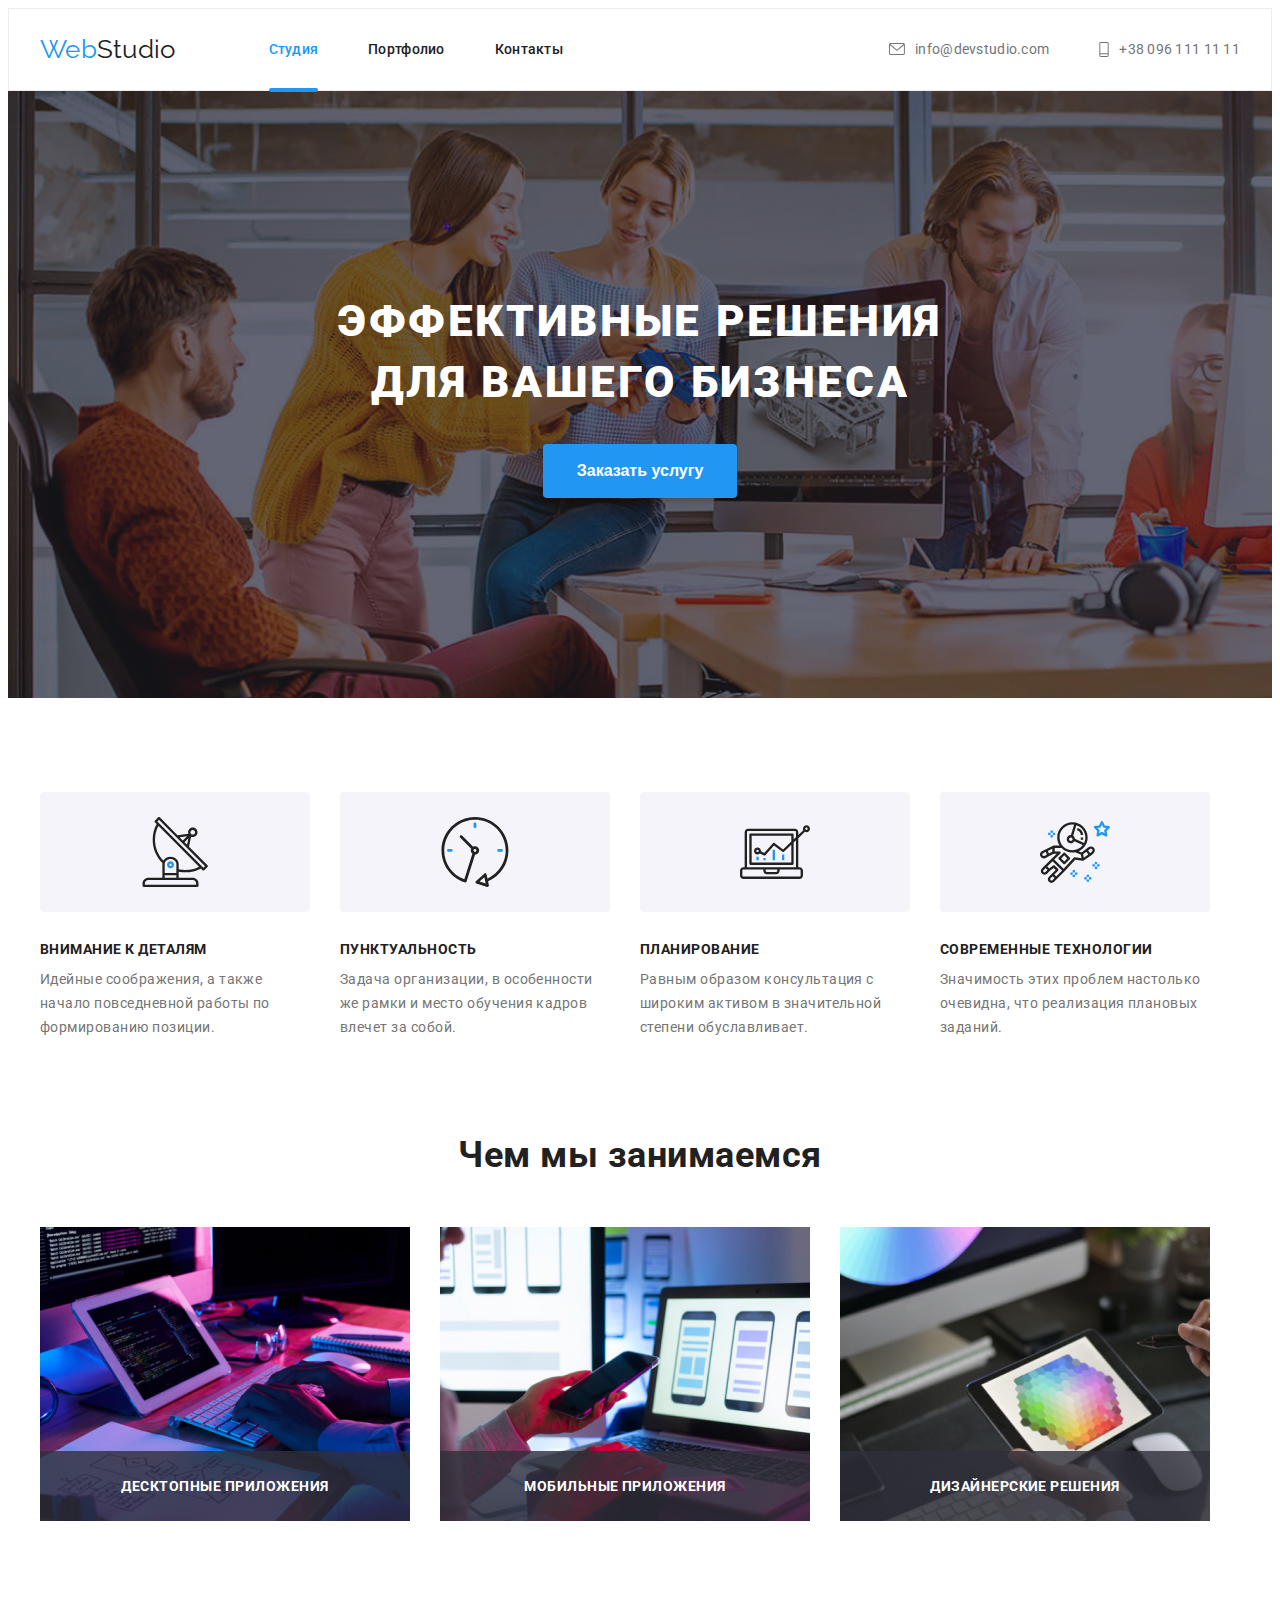
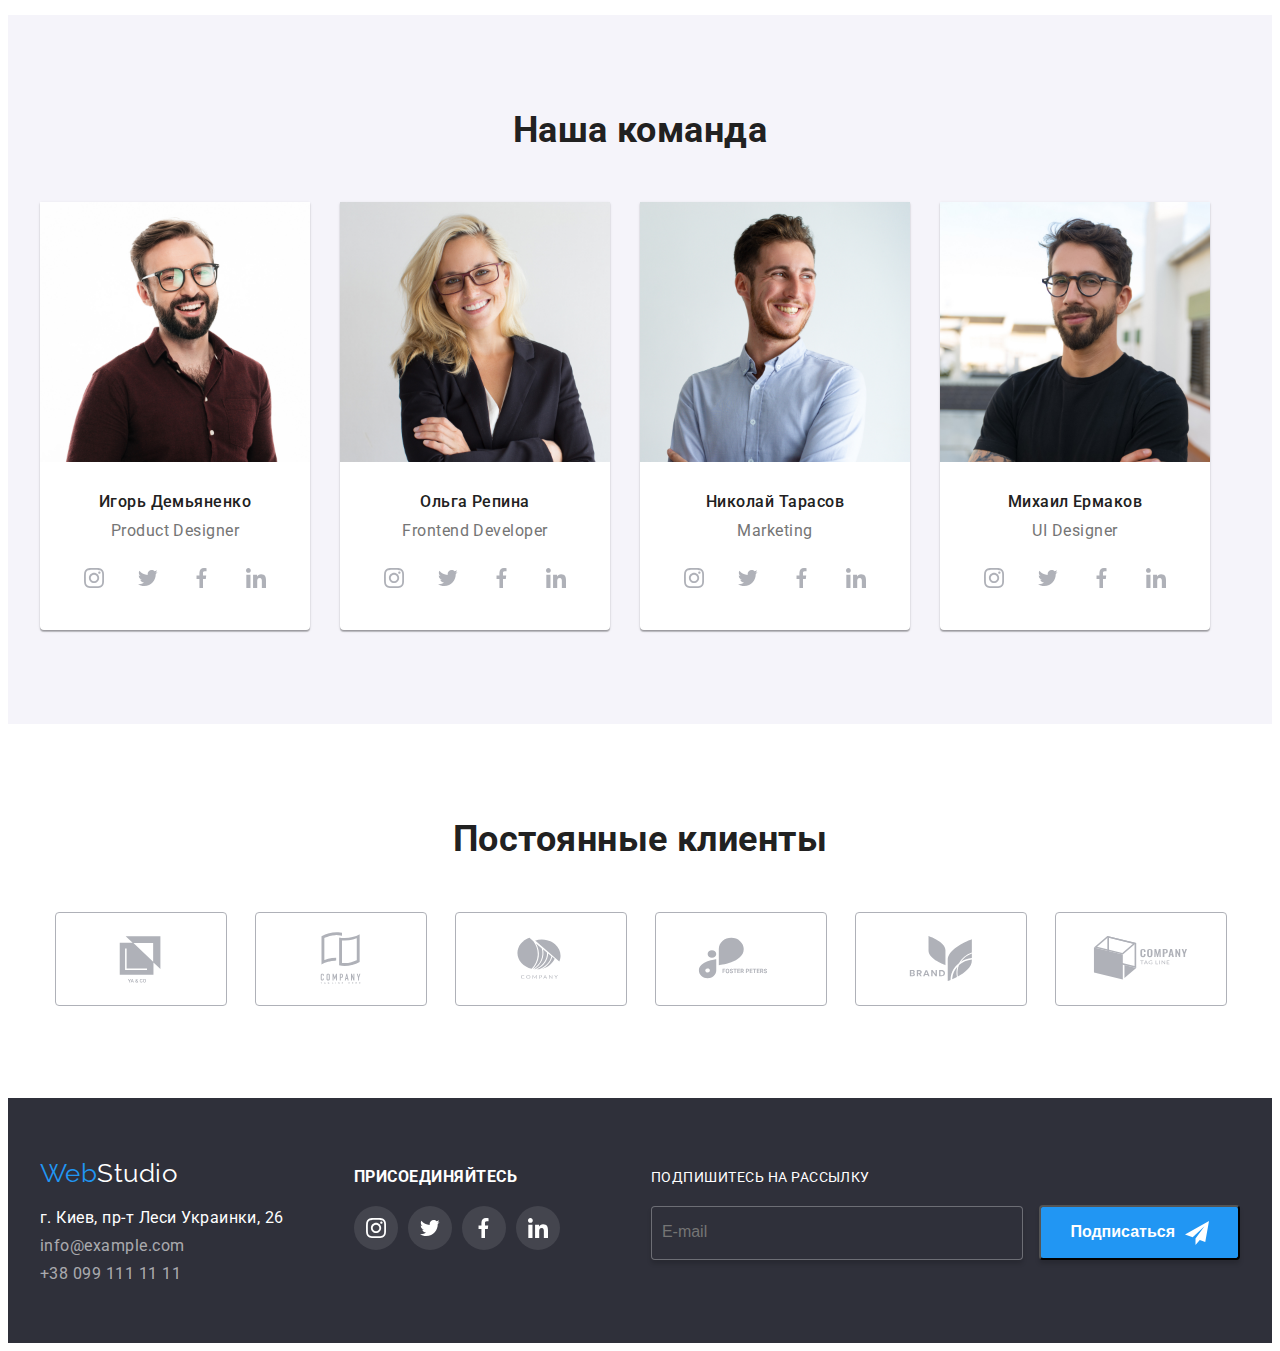
==== index.html @ 9ee72d79 "strat" ====
<!DOCTYPE html>
<html lang="ru">

<head>
    <meta charset="UTF-8">
    <meta http-equiv="X-UA-Compatible" content="IE=edge">
    <meta name="viewport" content="width=, initial-scale=1.0">
    <title>HomeWork5</title>
    <link rel="stylesheet" href="https://cdnjs.cloudflare.com/ajax/libs/modern-normalize/1.1.0/modern-normalize.min.css"
        integrity="sha512-wpPYUAdjBVSE4KJnH1VR1HeZfpl1ub8YT/NKx4PuQ5NmX2tKuGu6U/JRp5y+Y8XG2tV+wKQpNHVUX03MfMFn9Q=="
        crossorigin="anonymous" referrerpolicy="no-referrer" />
    <link href="https://fonts.googleapis.com/css2?family=Raleway:wght@700&family=Roboto:wght@400;500;700;900&display=swap"
        rel="stylesheet">
    <link rel="stylesheet" href="./css/style.css">
</head>
<body>

    <header class="header">
        <div class="container container-header">
            <nav class="nav">
                <a href="./index.html" lang="en" class="header-logo link">
                    <span class="webstudio-web">Web</span>Studio
                </a>
                <ul class="header-nav list">
                    <li><a href="./index.html" class="header-link link current">Студия</a></li>
                    <li><a href="./portofolio.html" class="header-link link">Портфолио</a></li>
                    <li><a href="./contacts.html" class="header-link link">Контакты</a></li>
                </ul>
            </nav>
            
            <ul class="header-contact list">
                <li class="header-contact-list"> 
                    <a href="mailto:info@devstudio.com" target="_blank" class="header-mail link">
                        <svg class="header-contact-icon" width="16" height="12">
                            <use href="./images/icons/sprite.svg#icon-mail"></use>
                        </svg>
                    info@devstudio.com
                    </a>
                </li>
                <li class="header-contact-list">
                    <a href="tel:+380961111111" class="header-tel link">
                        <svg class="header-contact-icon" width="10" height="15">
                            <use href="./images/icons/sprite.svg#icon-tel"></use>
                        </svg>
                     +38 096 111 11 11
                    </a>
                </li>
            </ul>
        </div>
    </header>

    <main>
      <section class="hero">
            <div class="container container-hero">
                <h1 class="hero-main-title">Эффективные решения для вашего бизнеса</h1>
                <button type="button" class="button primary" data-modal-open>Заказать услугу</button>
            </div>
        </section>

        <section class="section description">

            <div class="container container-description">

                <h2  class="section-title visually-hidden">Описание</h2>
                <ul class="section-list list">
                    <li>
                        <div class="section-description-box">
                            <svg class="section-description-icon" width="70" height="70">
                                <use href="./images/icons/sprite.svg#icon-anten"></use>
                            </svg>
                        </div>

                        <h3 class="section-title description">Внимание к деталям</h3>
                        <p>
                            Идейные соображения, а также начало повседневной работы по формированию позиции.
                        </p>
                    </li>
                    <li>
                        <div class="section-description-box">
                            <svg class="section-description-icon" width="70" height="70">
                                <use href="./images/icons/sprite.svg#icon-clock"></use>
                            </svg>
                        </div>

                        <h3 class="section-title description">Пунктуальность</h3>
                        <p>
                            Задача организации, в особенности же рамки и место обучения кадров влечет за собой.
                        </p>
                    </li>
                    <li>
                        <div class="section-description-box">
                            <svg class="section-description-icon" width="70" height="70">
                                <use href="./images/icons/sprite.svg#icon-diagram"></use>
                            </svg>
                        </div>
                        <h3 class="section-title description">Планирование</h3>
                        <p>
                            Равным образом консультация с широким активом в значительной степени обуславливает.
                        </p>
                    </li>
                    <li>
                        <div class="section-description-box">
                            <svg class="section-description-icon" width="70" height="70">
                                <use href="./images/icons/sprite.svg#icon-astronaut"></use>
                            </svg>
                        </div>
                        <h3 class="section-title description">Современные технологии</h3>
                        <p>
                            Значимость этих проблем настолько очевидна, что реализация плановых заданий.
                        </p>
                    </li>
                </ul>

            </div>

        </section>

        <section class="section occupation">

            <div class="container container-occupation">

                <h2 class="section-title">Чем мы занимаемся</h2>
                <ul class="occupation-images list">
                    <li class="occupation-image-item">
                        <img src="./images/img(4).jpg" alt="Работа в процессе" width="370" height="294">
                        <div class="occupation-image-box">
                            <p class="occupation-image-title">
                                Десктопные приложения
                            </p>
                        </div>
                    </li>
                    <li class="occupation-image-item">
                        <img src="./images/img(5).jpg" alt="Работа в процессе" width="370" height="294">
                        <div class="occupation-image-box">
                            <p class="occupation-image-title">
                                Мобильные приложения
                            </p>
                        </div>
                    </li>
                    <li class="occupation-image-item">
                        <img src="./images/img(6).jpg" alt="Работа в процессе" width="370" height="294">
                        <div class="occupation-image-box">
                            <p class="occupation-image-title">
                                Дизайнерские решения
                            </p>
                        </div>
                    </li>
                </ul>
            
            </div>
            
        </section>

        <section class="section team">

            <div class="container container-team">

                <h2 class="section-title">Наша команда</h2>

                <ul class="section-members list">
                    <li class="section-members-list">
                        <img src="./images/img.jpg" alt="Игорь Демьяненко" width="270"
                            height="260">
                        <div class="team-content">
                            <h3 class="section-members-title">Игорь Демьяненко</h3>
                            <p>Product Designer</p>
                            
                            <ul class="social-list list">
                                <li class="social-list-items">
                                    <a href="" class="social-list-link link" 
                                        aria-label="instagram icon">
                                        <svg class="social-list-icon" width="20" height="20">
                                            <use href="./images/icons/sprite.svg#icon-instagram"></use>
                                        </svg>
                                    </a>
                                </li>
                                <li class="social-list-items">
                                    <a href="" class="social-list-link link" 
                                        aria-label="twitter icon">
                                        <svg class="social-list-icon" width="20" height="20">
                                            <use href="./images/icons/sprite.svg#icon-twitter"></use>
                                        </svg>
                                    </a>
                                </li>
                                <li class="social-list-items">
                                    <a href="" class="social-list-link link" 
                                        aria-label="facebook icon">
                                        <svg class="social-list-icon" width="20" height="20">
                                            <use href="./images/icons/sprite.svg#icon-facebook"></use>
                                        </svg>
                                    </a>
                                </li>
                                <li class="social-list-items">
                                    <a href="" class="social-list-link link" 
                                        aria-label="linkedin icon">
                                        <svg class="social-list-icon" width="20" height="20">
                                            <use href="./images/icons/sprite.svg#icon-linkedin"></use>
                                        </svg>
                                    </a>
                                </li>
                            </ul>
                        </div>
                    </li>
                    <li class="section-members-list">
                        <img src="./images/img(1).jpg" alt="Ольга Репина" width="270" height="260">
                        <div class="team-content">
                            <h3 class="section-members-title">Ольга Репина</h3>
                            <p>Frontend Developer</p>

                            <ul class="social-list list">
                                <li class="social-list-items">
                                    <a href="" class="social-list-link link"
                                        aria-label="instgram icon">
                                        <svg class="social-list-icon" width="20" height="20">
                                            <use href="./images/icons/sprite.svg#icon-instagram"></use>
                                        </svg>
                                    </a>
                                </li>
                                <li class="social-list-items">
                                    <a href="" class="social-list-link link"
                                        aria-label="twittwr icon">
                                        <svg class="social-list-icon" width="20" height="20">
                                            <use href="./images/icons/sprite.svg#icon-twitter"></use>
                                        </svg>
                                    </a>
                                </li>
                                <li class="social-list-items">
                                    <a href="" class="social-list-link link"
                                        aria-label="facebook icon">
                                        <svg class="social-list-icon" width="20" height="20">
                                            <use href="./images/icons/sprite.svg#icon-facebook"></use>
                                        </svg>
                                    </a>
                                </li>
                                <li class="social-list-items">
                                    <a href="" class="social-list-link link"
                                        aria-label="linkedin icon">
                                        <svg class="social-list-icon" width="20" height="20">
                                            <use href="./images/icons/sprite.svg#icon-linkedin"></use>
                                        </svg>
                                    </a>
                                </li>
                            </ul>
                        </div>
                    </li>
                    <li class="section-members-list">
                        <img src="./images/img(2).jpg" alt="Николай Тарасов" width="270" height="260">
                        <div class="team-content">
                            <h3 class="section-members-title">Николай Тарасов</h3>
                            <p>Marketing</p>

                            <ul class="social-list list">
                                <li class="social-list-items">
                                    <a href="" class="social-list-link link"
                                        aria-label="instgram icon">
                                        <svg class="social-list-icon" width="20" height="20">
                                            <use href="./images/icons/sprite.svg#icon-instagram"></use>
                                        </svg>
                                    </a>
                                </li>
                                <li class="social-list-items">
                                    <a href="" class="social-list-link link"
                                        aria-label="twittwr icon">
                                        <svg class="social-list-icon" width="20" height="20">
                                            <use href="./images/icons/sprite.svg#icon-twitter"></use>
                                        </svg>
                                    </a>
                                </li>
                                <li class="social-list-items">
                                    <a href="" class="social-list-link link"
                                        aria-label="facebook icon">
                                        <svg class="social-list-icon" width="20" height="20">
                                            <use href="./images/icons/sprite.svg#icon-facebook"></use>
                                        </svg>
                                    </a>
                                </li>
                                <li class="social-list-items">
                                    <a href="" class="social-list-link link"
                                        aria-label="linkedin icon">
                                        <svg class="social-list-icon" width="20" height="20">
                                            <use href="./images/icons/sprite.svg#icon-linkedin"></use>
                                        </svg>
                                    </a>
                                </li>
                            </ul>
                        </div>
                    </li>
                    <li class="section-members-list"> 
                        <img src="./images/img(3).jpg" alt="Михаил Ермаков" width="270" height="260">
                        <div class="team-content">
                            <h3 class="section-members-title">Михаил Ермаков</h3>
                            <p>UI Designer</p>
                            
                            <ul class="social-list list">
                                <li class="social-list-items">
                                    <a href="" class="social-list-link link"
                                        aria-label="instgram icon">
                                        <svg class="social-list-icon" width="20" height="20">
                                            <use href="./images/icons/sprite.svg#icon-instagram"></use>
                                        </svg>
                                    </a>
                                </li>
                                <li class="social-list-items">
                                    <a href="" class="social-list-link link"
                                        aria-label="twittwr icon">
                                        <svg class="social-list-icon" width="20" height="20">
                                            <use href="./images/icons/sprite.svg#icon-twitter"></use>
                                        </svg>
                                    </a>
                                </li>
                                <li class="social-list-items">
                                    <a href="" class="social-list-link link"
                                        aria-label="facebook icon">
                                        <svg class="social-list-icon" width="20" height="20">
                                            <use href="./images/icons/sprite.svg#icon-facebook"></use>
                                        </svg>
                                    </a>
                                </li>
                                <li class="social-list-items">
                                    <a href="" class="social-list-link link"
                                        aria-label="linkedin icon">
                                        <svg class="social-list-icon" width="20" height="20">
                                            <use href="./images/icons/sprite.svg#icon-linkedin"></use>
                                        </svg>
                                    </a>
                                </li>
                            </ul>
                        </div>
                    </li>
                </ul>

            </div>

        </section>

        <section class="section regular-costumers">

            <div class="container conteienr-regular-costuemer">

                <h2 class="regular-costumers-title">Постоянные клиенты</h2>

                <ul class="regular-costumer-list list">
                    <li class="regular-costumer-list-item">
                        <a href="" class="regular-costumer-list-link link">
                            <svg class="regular-costumer-list-icon" width="106" height="60">
                                <use href="./images/icons/sprite.svg#icon-logo1"></use>
                            </svg>
                        </a>
                    </li>
                    <li class="regular-costumer-list-item">
                        <a href="" class="regular-costumer-list-link link">
                            <svg class="regular-costumer-list-icon" width="106" height="60">
                                <use href="./images/icons/sprite.svg#icon-logo2"></use>
                            </svg>
                        </a>
                    </li>
                    <li class="regular-costumer-list-item">
                        <a href="" class="regular-costumer-list-link link">
                            <svg class="regular-costumer-list-icon" width="106" height="60">
                                <use href="./images/icons/sprite.svg#icon-logo3"></use>
                            </svg>
                        </a>
                    </li>
                    <li class="regular-costumer-list-item">
                        <a href="" class="regular-costumer-list-link link">
                            <svg class="regular-costumer-list-icon" width="106" height="60">
                                <use href="./images/icons/sprite.svg#icon-logo4"></use>
                            </svg>
                        </a>
                    </li>
                    <li class="regular-costumer-list-item">
                        <a href="" class="regular-costumer-list-link link">
                            <svg class="regular-costumer-list-icon" width="106" height="60">
                                <use href="./images/icons/sprite.svg#icon-logo5"></use>
                            </svg>
                        </a>
                    </li>
                    <li class="regular-costumer-list-item">
                        <a href="" class="regular-costumer-list-link link">
                            <svg class="regular-costumer-list-icon" width="106" height="60">
                                <use href="./images/icons/sprite.svg#icon-logo6"></use>
                            </svg>
                        </a>
                    </li>
                </ul>
            </div>

        </section>

    </main>

    <footer class="footer">

        <div class="container container-footer">

            <div class="container-footer-contact">

                <a href="./index.html" lang="en" class="footer-logo link">
                    <span class="webstudio-web">Web</span>Studio
                </a>

                <address>
                    <ul class="address list">
                        <li>
                            <a href="https://goo.gl/maps/LXxyCiQPrvKgXTaXA" target="_blank" rel="noopener noreferrer" class="address-map  link">г. Киев, пр-т Леси Украинки, 26</a>
                        </li>
                        <li>
                            <a href="mailto:info@example.com" class="address-mail link">info@example.com</a>
                        </li>
                        <li>
                            <a href="te:+380991111111" class="address-tel link">+38 099 111 11 11</a>
                        </li>
                    </ul>
                </address>

            </div>
            
            <div class="container-footer-social">

                <h2 class="container-footer-social-invite">присоединяйтесь</h2>

                <ul class="footer-social-list list">
                    <li class="footer-social-list-item">
                        <a href="" class="footer-social-list-link link"
                            aria-label="instgram icon">
                            <svg class="footer-social-list-icon" width="20" height="20">
                                <use href="./images/icons/sprite.svg#icon-instagram"></use>
                            </svg>
                        </a>
                    </li>
                    <li class="footer-social-list-item">
                        <a href="" class="footer-social-list-link link"
                            aria-label="twittwr icon">
                            <svg class="footer-social-list-icon" width="20" height="20">
                                <use href="./images/icons/sprite.svg#icon-twitter"></use>
                            </svg>
                        </a>
                    </li>
                    <li class="footer-social-list-item">
                        <a href="" class="footer-social-list-link link"
                            aria-label="facebook icon">
                            <svg class="footer-social-list-icon" width="20" height="20">
                                <use href="./images/icons/sprite.svg#icon-facebook"></use>
                            </svg>
                        </a>
                    </li>
                    <li class="footer-social-list-item">
                        <a href="" class="footer-social-list-link link"
                            aria-label="linkedin icon">
                            <svg class="footer-social-list-icon" width="20" height="20">
                                <use href="./images/icons/sprite.svg#icon-linkedin"></use>
                            </svg>
                        </a>
                    </li>
                </ul>

            </div>

            <form class="footer-form">
                <p class="footer-form-title">Подпишитесь на рассылку</p>
                <input type="email" name="user-email" class="footer-farm-email" placeholder="E-mail">
                <button type="button" class="footer-form-button">
                        Подписаться
                        <svg class="footer-farm-icon" width="24" height="24">
                            <use href="./images/icons/sprite.svg#icon-send"></use>
                        </svg>
                </button>
            </form>

        </div>

    </footer>

    <div class="backdrop is-hidden" data-modal>
        <div class="modal">
            <button type="button" class="close-btn" data-modal-close>
                <svg class="close-btn-icon" width="11" height="11">
                    <use href="./images/icons/sprite.svg#icon-close"></use>
                </svg>
            </button>

            <form class="modal-form">
                <p class="modal-form-head">Оставьте свои данные, мы вам перезвоним</p>
                <label class="modal-form-field">
                    Имя
                    <span class="modal-form-input-wrapper">
                        <input class="modal-form-input" type="text" name="user-name" pattern="[a-zA-Za-яёA-Яё]+"
                        minlength="2"
                        title="Введите имя" required placeholder="">
                        <svg class="modal-form-icon" width="18" height="18">
                            <use href="./images/icons/sprite.svg#icon-form-person"></use>
                        </svg>
                    </span>
                </label>
                <label class="modal-form-field">
                    Телефон
                    <span class="modal-form-input-wrapper">
                        <input class="modal-form-input" type="tel" name="user-number"
                            pattern="[0-9]{3}-[0-9]{3}-[0-9]{2}-[0-9]{2}" title="777-777-77-77" required placeholder="">
                        <svg class="modal-form-icon" width="18" height="18">
                            <use href="./images/icons/sprite.svg#icon-form-phone"></use>
                        </svg>
                    </span>
                </label>
                <label class="modal-form-field">
                    Почта
                    <span class="modal-form-input-wrapper">
                        <input class="modal-form-input" type="email" name="user-email" title="Введите емаил аддресс" required placeholder="">
                        <svg class="modal-form-icon" width="18" height="18">
                            <use href="./images/icons/sprite.svg#icon-form-email"></use>
                        </svg>
                    </span>
                </label>
                <label class="modal-form-field">
                    Комментарий
                    <textarea class="modal-form-message" name="user-message" placeholder="Введите текст..."></textarea>
                </label>
                <input type="checkbox" class="modal-form-checkbox visually-hidden" id="accept-policy">
                <label for="accept-policy" class="modal-form-checkbox-label">
                    Соглашаюсь с рассылкой и принимаю 
                    &nbsp; <a href=""  class="modal-form-checkbox-link">Условия договора</a>
            
                </label>

                <button type="button" class="modal-form-btn"> Отправить</button>
            
            </form>
        </div>
    </div>
<script src="./js/modal.js"></script>
</body>

</html>
---- css/style.css ----
/* main text color - #757575 */
/* second text color - #212121  */
/* background color button hover - #2196F3 */
/* background color button active - #F5F4FA */
/* * {
  outline: 2px solid red;
} */

:root {
  --main-text-color: #212121;
  --second-text-color: #757575;
  --button-text-color: #2196f3;
  --icons-color: #afb1b8;
  --transition-link-time: 500ms;
  --transition-cubic: cubic-bezier(0.4, 0, 0.2, 1);
}

/*------------------------------- global configurations -------------------------------*/
body {
  color: var(--second-text-color);
  background-color: #fff;
  font-family: Roboto, sans-serif;
  letter-spacing: 0.03em;
}

h1,
h2,
h3,
p {
  margin-top: 0;
  margin-bottom: 0;
  letter-spacing: 3%;
}

ul,
ol {
  padding-left: 0;
  margin-top: 0;
  margin-bottom: 0;
}

.link {
  text-decoration: none;
}
.list {
  list-style: none;
}

.webstudio-web {
  color: var(--button-text-color);
}

.container {
  width: 1200px;
  padding-left: 15px;
  padding-right: 15px;
  margin: 0 auto;
}

img {
  display: block;
  width: 100%;
}

.visually-hidden {
  position: absolute;
  width: 1px;
  height: 1px;
  margin: -1px;
  border: 0;
  padding: 0;

  white-space: nowrap;
  clip-path: inset(100%);
  clip: rect(0 0 0 0);
  overflow: hidden;
}

/*------------------------------- header section -------------------------------*/

header {
  letter-spacing: 0.02em;
  font-size: 14px;
  line-height: 1.2;
  border: 1px solid #ececec;
}

.header-contact-icon {
  margin-right: 10px;
}

.container-header {
  display: flex;
}

.header-logo {
  display: block;
  font-family: Raleway, sans-serif;
  color: var(--main-text-color);
  font-size: 26px;
  align-items: center;
  margin-right: 93px;
}

.header-link {
  position: relative;
  display: block;
  font-weight: 500;
  color: var(--main-text-color);
  padding-top: 32px;
  padding-bottom: 32px;
  transition: color var(--transition-link-time) var(--transition-cubic);
}

.header-link:hover,
.header-link:focus {
  color: var(--button-text-color);
  transition: color var(--transition-link-time) var(--transition-cubic);
}

.header-link.current {
  color: var(--button-text-color);
}

.nav {
  display: flex;
  align-items: center;
}

.header-nav {
  display: flex;
  align-items: center;
}

.header-link.current::after {
  position: absolute;
  bottom: -2px;
  content: "";
  background-color: var(--button-text-color);
  display: block;
  width: 100%;
  height: 4px;
  border-radius: 2px;
}

.header-nav li:not(:last-child) {
  margin-right: 50px;
}
.header-contact li:not(:last-child) {
  margin-right: 50px;
}

.header-contact {
  display: flex;
  align-items: center;
  margin-left: auto;
}

.header-contact-icon {
  fill: var(--second-text-color);
}

.header-tel,
.header-mail {
  display: flex;
  align-items: center;
}

.header-contact .link {
  color: var(--second-text-color);
}

.header-contact .link:hover,
.header-contact .link:focus {
  color: var(--button-text-color);
  transition: color var(--transition-link-time) var(--transition-cubic);
}

.header-contact .link:hover .header-contact-icon,
.header-contact .link:focus .header-contact-icon {
  fill: var(--button-text-color);
  transition: fill var(--transition-link-time) var(--transition-cubic);
}
/*------------------------------- Hero section -------------------------------*/

.hero {
  margin: 0 auto;
  background-color: #2f303a;
  background-image: linear-gradient(
      rgba(47, 48, 58, 0.4),
      rgba(47, 48, 58, 0.4)
    ),
    url(../images/hero/hero-image.jpg);
  background-size: cover;
  background-repeat: no-repeat;
  max-width: 1600px;
}

.container.container-hero {
  text-align: center;
  padding-top: 200px;
  padding-bottom: 200px;
}

.hero-main-title {
  color: #fff;
  text-transform: uppercase;
  font-weight: 900;
  font-size: 44px;
  max-width: 700px;
  line-height: 1.4;
  letter-spacing: 0.06em;
  margin: 0 auto 30px;
}

.button {
  border-color: transparent;
}

.button.primary {
  color: #fff;
  background-color: var(--button-text-color);
  font-size: 16px;
  font-weight: bold;
  line-height: 1.9;
  cursor: pointer;
  box-shadow: 0px 4px 4px rgba(0, 0, 0, 0.15);
  border-radius: 4px;
  padding: 10px 32px;
  align-self: center;
  transition: background-color var(--transition-link-time)
    var(--transition-cubic);
}
.button.primary:hover,
.button.primary:focus {
  background-color: #188ce8;
  transition: background-color var(--transition-link-time)
    var(--transition-cubic);
}

/* -----------------------------Section Description -------------------------- */

.section-description-box {
  width: 270px;
  height: 120px;
  background-color: #f5f4fa;
  border-radius: 4px;
  display: flex;
  justify-content: center;
  align-items: center;
  margin-bottom: 30px;
}

.section-description-list-icon {
  width: 120px;
  height: 100px;
  display: flex;
  justify-content: center;
  align-items: center;
  background-color: wheat;
}

.section-title {
  color: var(--main-text-color);
  text-align: center;
  font-weight: bold;
  font-size: 36px;
  line-height: 1.2;
  margin-bottom: 50px;
}

.section.description {
  padding-top: 94px;
  padding-bottom: 47px;
}

.section-list {
  display: flex;
}
.section-list li {
  width: 270px;
}
.section-list li:not(:last-child) {
  margin-right: 30px;
}

.section-list p {
  font-size: 14px;
  line-height: 1.7;
}

.section-title.description {
  text-transform: uppercase;
  text-align: left;
  font-size: 14px;
  line-height: 1.14;
  margin-bottom: 10px;
}

/* -----------------------------Section Occupation --------------------------- */

.section.occupation {
  padding-top: 47px;
  padding-bottom: 94px;
}

.occupation-images {
  display: flex;
}

.occupation-images li:not(:last-child) {
  margin-right: 30px;
}
.occupation-images li {
  width: 370px;
}

.occupation-image-item {
  position: relative;
}

.occupation-image-box {
  position: absolute;
  display: flex;
  justify-content: center;
  align-items: center;
  width: 100%;
  height: 70px;
  bottom: 0px;
  background-color: rgba(47, 48, 58, 0.8);
}

.occupation-image-title {
  text-transform: uppercase;
  font-family: Roboto, sans-serif;
  font-weight: 700;
  font-size: 14px;
  line-height: 1.2;
  color: #fff;
}

/* -------------------------------Section Team ------------------------------ */

.section.team {
  padding-top: 94px;
  padding-bottom: 94px;
  background: #f5f4fa;
}
.section-members {
  display: flex;
}
.section-members-title {
  color: var(--main-text-color);
  font-weight: 500;
  font-size: 16px;
  line-height: 1.2;
  margin-bottom: 10px;
}

.section-members-list:not(:last-child) {
  margin-right: 30px;
}

.section-members-list {
  width: 270px;
  background: #ffffff;
  border-radius: 0px;
  box-shadow: 0px 1px 3px rgba(0, 0, 0, 0.12), 0px 1px 1px rgba(0, 0, 0, 0.14),
    0px 2px 1px rgba(0, 0, 0, 0.2);
  border-radius: 0px 0px 4px 4px;
}

.section-members p {
  font-size: 16px;
  font-weight: 400;
  line-height: 1.2;
  margin-top: 0;
}

.team-content {
  text-align: center;
  padding: 30px 32px;
}

.social-list {
  display: flex;
  margin: 16px auto 0;
  justify-content: space-between;
}

.social-list-link:not(:last-child) {
  margin-right: 10px;
}

.social-list-link {
  display: flex;
  justify-content: center;
  align-items: center;
  width: 44px;
  height: 44px;
  border-radius: 50%;
  transition: background-color var(--transition-link-time)
    var(--transition-cubic);
}
.social-list-icon {
  fill: var(--icons-color);
  transition: fill var(--transition-link-time) var(--transition-cubic);
}
.social-list-link:hover,
.social-list-link:focus {
  background-color: var(--button-text-color);
  transition: background-color var(--transition-link-time)
    var(--transition-cubic);
  transition: fill var(--transition-link-time) var(--transition-cubic);
}

.social-list-link:hover .social-list-icon,
.social-list-link:focus .social-list-icon {
  fill: #ffffff;
  transition: fill var(--transition-link-time) var(--transition-cubic);
}

/* ------------------------------------ Section Regular costumers--------------------------------------- */
.regular-costumers {
  padding-bottom: 94px;
  padding-top: 94px;
}

.regular-costumers-title {
  font-family: Roboto, sans-serif;
  font-weight: 700;
  font-size: 36px;
  line-height: 1.2;
  text-align: center;
  color: var(--main-text-color);
  margin-bottom: 50px;
}
.regular-costumer-list {
  display: flex;
  justify-content: center;
  align-items: center;
}

.regular-costumer-list-item:not(:last-child) {
  margin-right: 30px;
}

.regular-costumer-list-item {
  width: 170px;
  height: 92px;
}

.regular-costumer-list-icon {
  fill: var(--icons-color);
  transition: fill var(--transition-link-time) var(--transition-cubic);
}

.regular-costumer-list-link {
  display: flex;
  justify-content: center;
  align-items: center;
  width: 100%;
  height: 100%;
  border: 1px solid #afb1b8;
  border-radius: 4px;
  transition: border-color var(--transition-link-time) var(--transition-cubic);
}

.regular-costumer-list-link:hover,
.regular-costumer-list-link:focus {
  border-color: var(--button-text-color);
  transition: border-color var(--transition-link-time) var(--transition-cubic);
}

.regular-costumer-list-link:hover .regular-costumer-list-icon,
.regular-costumer-list-link:focus .regular-costumer-list-icon {
  fill: var(--button-text-color);
  transition: fill var(--transition-link-time) var(--transition-cubic);
}

/*-------------------------------  Portofolio section ------------------------------- */

.section-filter {
  display: flex;
  justify-content: center;
  margin-bottom: 50px;
}

.section-filter li:not(:last-child) {
  margin-right: 8px;
}

.button.secondary {
  color: var(--main-text-color);
  background-color: #f5f4fa;
  cursor: pointer;
  border-radius: 4px;
  padding: 6px 22px;
  transition: background-color var(--transition-link-time)
      var(--transition-cubic),
    color var(--transition-link-time) var(--transition-cubic),
    box-shadow var(--transition-link-time) var(--transition-cubic);
}
.button.secondary:hover,
.button.secondary:focus {
  background-color: var(--button-text-color);
  color: #fff;
  box-shadow: 0px 3px 1px rgba(0, 0, 0, 0.1), 0px 1px 2px rgba(0, 0, 0, 0.08),
    0px 2px 2px rgba(0, 0, 0, 0.12);
  transition: background-color var(--transition-link-time)
      var(--transition-cubic),
    color var(--transition-link-time) var(--transition-cubic),
    box-shadow var(--transition-link-time) var(--transition-cubic);
}

.section-offer {
  background: #fff;
  padding-top: 94px;
  padding-bottom: 94px;
}

.section-element {
  display: flex;
  flex-wrap: wrap;
}

.section-element-item {
  width: 370px;
  margin-right: 30px;
  width: calc((100% - 60px) / 3);
}
.section-element-item:nth-last-child(n + 4) {
  margin-bottom: 30px;
}

.section-element li:nth-child(3n) {
  margin-right: 0;
}

.section-element-title {
  color: var(--main-text-color);
  font-weight: bold;
  font-size: 18px;
  line-height: 2;
  margin-bottom: 4px;
  letter-spacing: 6%;
}

.section-element p {
  font-size: 16px;
  line-height: 1.9;
}

.offer-content {
  padding: 20px 24px;
  border-bottom: 1px solid #eeeeee;
  border-right: 1px solid #eeeeee;
  border-left: 1px solid #eeeeee;
}
.section-element-link {
  color: var(--second-text-color);
  display: block;
  transition: box-shadow var(--transition-link-time) var(--transition-cubic);
}
.section-element-link:hover,
.section-element-link:focus {
  box-shadow: 1px 4px 6px rgba(0, 0, 0, 0.16), 0px 4px 4px rgba(0, 0, 0, 0.06),
    0px 1px 1px rgba(0, 0, 0, 0.12);
  transition: box-shadow var(--transition-link-time) var(--transition-cubic);
}

.team-list-img-wrapped {
  position: relative;
  overflow: hidden;
}

.overlay {
  position: absolute;
  top: 0;
  left: 0;
  background-color: rgba(33, 150, 243, 0.9);
  color: #fff;
  height: 100%;
  width: 100%;
  font-family: Roboto, sans-serif;
  font-weight: 400;
  font-style: 18px;
  line-height: 1.6;
  overflow: auto;
  padding: 63px 24px;
  transform: translateY(100%);
  transition: transform var(--transition-link-time) var(--transition-cubic);
}
.section-element-item:hover .overlay,
.section-element-item:focus .overlay {
  transform: translateY(0%);
  transition: transform var(--transition-link-time) var(--transition-cubic);
}
/*-------------------------------  footer section ------------------------------- */
.footer {
  background: #2f303a;
  padding-top: 60px;
  padding-bottom: 60px;
}

.container-footer {
  display: flex;
  align-items: baseline;
}
.container-footer-contact:not(:last-child) {
  margin-right: 70px;
}

.footer-logo {
  color: #fff;
  font-family: Raleway, sans-serif;
  text-decoration: none;
  font-size: 26px;
  display: block;
  margin-bottom: 20px;
}

.address {
  font-style: normal;
}

.address li:not(:last-child) {
  margin-bottom: 9px;
}

.address-map {
  color: #fff;
}
.address-mail,
.address-tel {
  color: rgba(255, 255, 255, 0.6);
}

.address .link {
  font-family: Roboto, sans-serif;
  transition: color var(--transition-link-time) var(--transition-cubic);
}
.address .link:hover,
.address .link:focus {
  color: var(--button-text-color);
  transition: color var(--transition-link-time) var(--transition-cubic);
}

.container-footer-social-invite {
  color: #ffffff;
  font-family: Roboto, sans-serif;
  font-weight: 700;
  font-size: 16px;
  line-height: 1.2;
  text-transform: uppercase;
}

.footer-social-list {
  display: flex;
  margin-top: 20px;
}

.footer-social-list-link {
  display: flex;
  justify-content: center;
  align-items: center;
  background-color: rgba(255, 255, 255, 0.1);
  width: 44px;
  height: 44px;
  border-radius: 50%;
  transition: background-color var(--transition-link-time)
    var(--transition-cubic);
}

.footer-social-list-item:not(:last-child) {
  margin-right: 10px;
}

.footer-social-list-icon {
  fill: #ffffff;
}
.footer-social-list-link:hover,
.footer-social-list-link:focus {
  background-color: var(--button-text-color);
  transition: background-color var(--transition-link-time)
    var(--transition-cubic);
}

.footer-form {
  margin-left: auto;
}

.footer-form-title {
  text-transform: uppercase;
  color: #ffffff;
  font-size: 14px;
  line-height: 1.2;
  margin-bottom: 20px;
}

.footer-farm-email {
  height: 50px;
  width: 358px;
  padding-left: 10px;
  margin-right: 12px;
  background-color: #2f303a;
  border: 1px solid rgba(255, 255, 255, 0.3);
  border-radius: 4px;
  box-shadow: 0px 4px 4px rgba(0, 0, 0, 0.15);
  color: #ffffff;
}

.footer-farm-email::placeholder {
  font-size: 16px;
  line-height: 1.6;
  margin-right: 12px;
}

.footer-form-button {
  color: #fff;
  background-color: var(--button-text-color);
  font-size: 16px;
  font-weight: bold;
  line-height: 1.9;
  cursor: pointer;
  box-shadow: 0px 4px 4px rgba(0, 0, 0, 0.15);
  border-radius: 4px;
  padding: 10px 29px;
  transition: background-color var(--transition-link-time)
    var(--transition-cubic);
}
.footer-form-button:hover,
.footer-form-button:focus {
  background-color: #188ce8;
  transition: background-color var(--transition-link-time)
    var(--transition-cubic);
}
.footer-form-button {
  display: inline-flex;
  justify-content: center;
  align-items: center;
}
.footer-farm-icon {
  margin-left: 10px;
  fill: #fff;
}
/*-----------------------    Backdrop   ------------------------ */
.backdrop {
  position: fixed;
  top: 0;
  left: 0;
  width: 100vw;
  height: 100vh;
  background-color: rgba(54, 52, 52, 0.5);
  transition-duration: 1000ms;
}
.backdrop.is-hidden {
  opacity: 0;
  visibility: hidden;
  pointer-events: none;
}

.modal {
  position: absolute;
  top: 50%;
  left: 50%;
  transform: translate(-50%, -50%);
  width: 528px;
  height: 581px;
  background-color: #fff;
}

.close-btn {
  position: absolute;
  display: flex;
  justify-content: center;
  align-items: center;
  width: 30px;
  height: 30px;
  border: 1px solid black;
  background-color: transparent;
  border-radius: 50%;
  right: 8px;
  top: 8px;
  cursor: pointer;
  padding: 0;
  transition: border-color var(--transition-link-time) var(--transition-cubic);
}

.close-btn-icon {
  transition: fill var(--transition-link-time) var(--transition-cubic);
}

.close-btn:hover,
.close-btn:focus {
  border-color: var(--button-text-color);
  transition: border-color var(--transition-link-time) var(--transition-cubic);
}
.close-btn:hover .close-btn-icon,
.close-btn:focus .close-btn-icon {
  fill: var(--button-text-color);
  transition: fill var(--transition-link-time) var(--transition-cubic);
}

/* ---------------------------Form section----------------------------------------- */

.modal-form {
  display: flex;
  flex-direction: column;
  margin: 40px;
}

.modal-form-head {
  font-family: Roboto, sans-serif;
  font-weight: 700;
  font-size: 20px;
  line-height: 1.2;
  letter-spacing: 3%;
  color: #212121;
  margin-bottom: 12px;
  align-self: center;
}

.modal-form-field {
  margin-bottom: 10px;
  font-size: 12px;
  line-height: 1.2;
}
.modal-form-field:nth-child(5) {
  margin-bottom: 20px;
}

.modal-form-input {
  width: 100%;
  height: 40px;
  border: 1px solid rgba(33, 33, 33, 0.2);
  border-radius: 4px;
  padding-left: 42px;
  margin-top: 5px;
}

.modal-form-input-wrapper {
  position: relative;
}

.modal-form-icon {
  position: absolute;
  top: 50%;
  transform: translateY(-50%);
  left: 12px;
  display: block;
  width: 18px;
  height: 18px;
  fill: var(--main-text-color);
}

.modal-form-input:focus {
  border-color: var(--button-text-color);
  outline: none;
}

.modal-form-input:focus + .modal-form-icon {
  fill: var(--button-text-color);
}

.modal-form-message {
  width: 100%;
  margin-top: 4px;
  height: 120px;
  resize: none;
  padding: 12px 16px;
  border: 1px solid rgba(33, 33, 33, 0.2);
  border-radius: 4px;
}

.modal-form-message:focus {
  border-color: var(--button-text-color);
  outline: none;
}

.modal-form-checkbox-label {
  display: flex;
  align-items: center;
  margin-bottom: 30px;
  font-size: 14px;
  line-height: 1.8;
  align-self: center;
}

.modal-form-checkbox-label::before {
  display: block;
  content: "";
  width: 16px;
  height: 15px;
  border: 2px solid #212121;
  border-radius: 2px;
  cursor: pointer;
  margin-right: 8px;
}

.modal-form-checkbox:checked + .modal-form-checkbox-label::before {
  background-image: url(../images/icons/icon\ check.svg);
  border: none;
}

.modal-form-checkbox:focus + .modal-form-checkbox-label::before {
  outline: 2px solid #2196f3;
  border: none;
}

.modal-form-checkbox-link {
  color: var(--button-text-color);
}

.modal-form-btn {
  color: #fff;
  background-color: var(--button-text-color);
  font-size: 16px;
  font-weight: bold;
  line-height: 1.9;
  cursor: pointer;
  box-shadow: 0px 4px 4px rgba(0, 0, 0, 0.15);
  border-radius: 4px;
  padding: 10px 55px;
  align-self: center;
  transition: background-color var(--transition-link-time)
    var(--transition-cubic);
}
.modal-form-btn:hover,
.modal-form-btn:focus {
  background-color: #188ce8;
  transition: background-color var(--transition-link-time)
    var(--transition-cubic);
}

/* .modal-form-input:focus:not(:placeholder) :valid {
  border: 1px dashed blue;
}

.modal-form-input:focus:not(:placeholder) :invalid {
  border: 1px dashed red;
} */
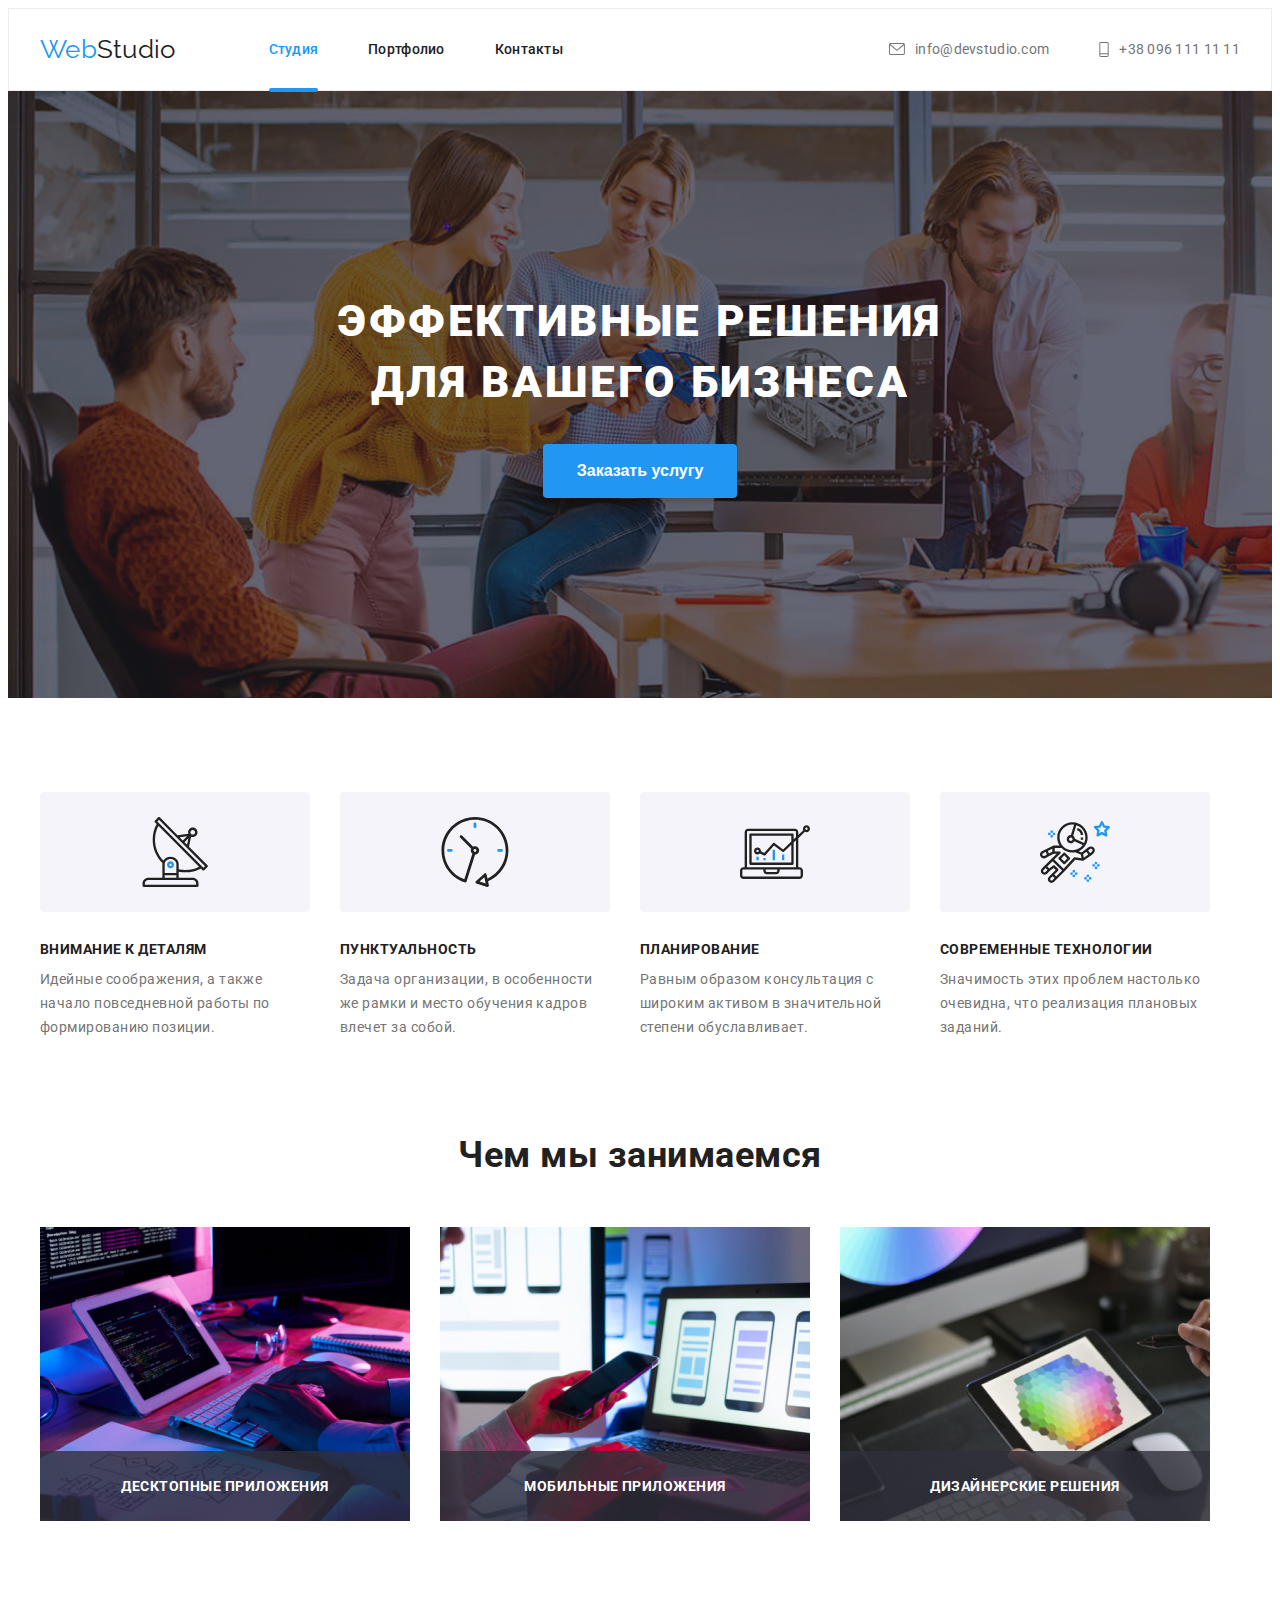
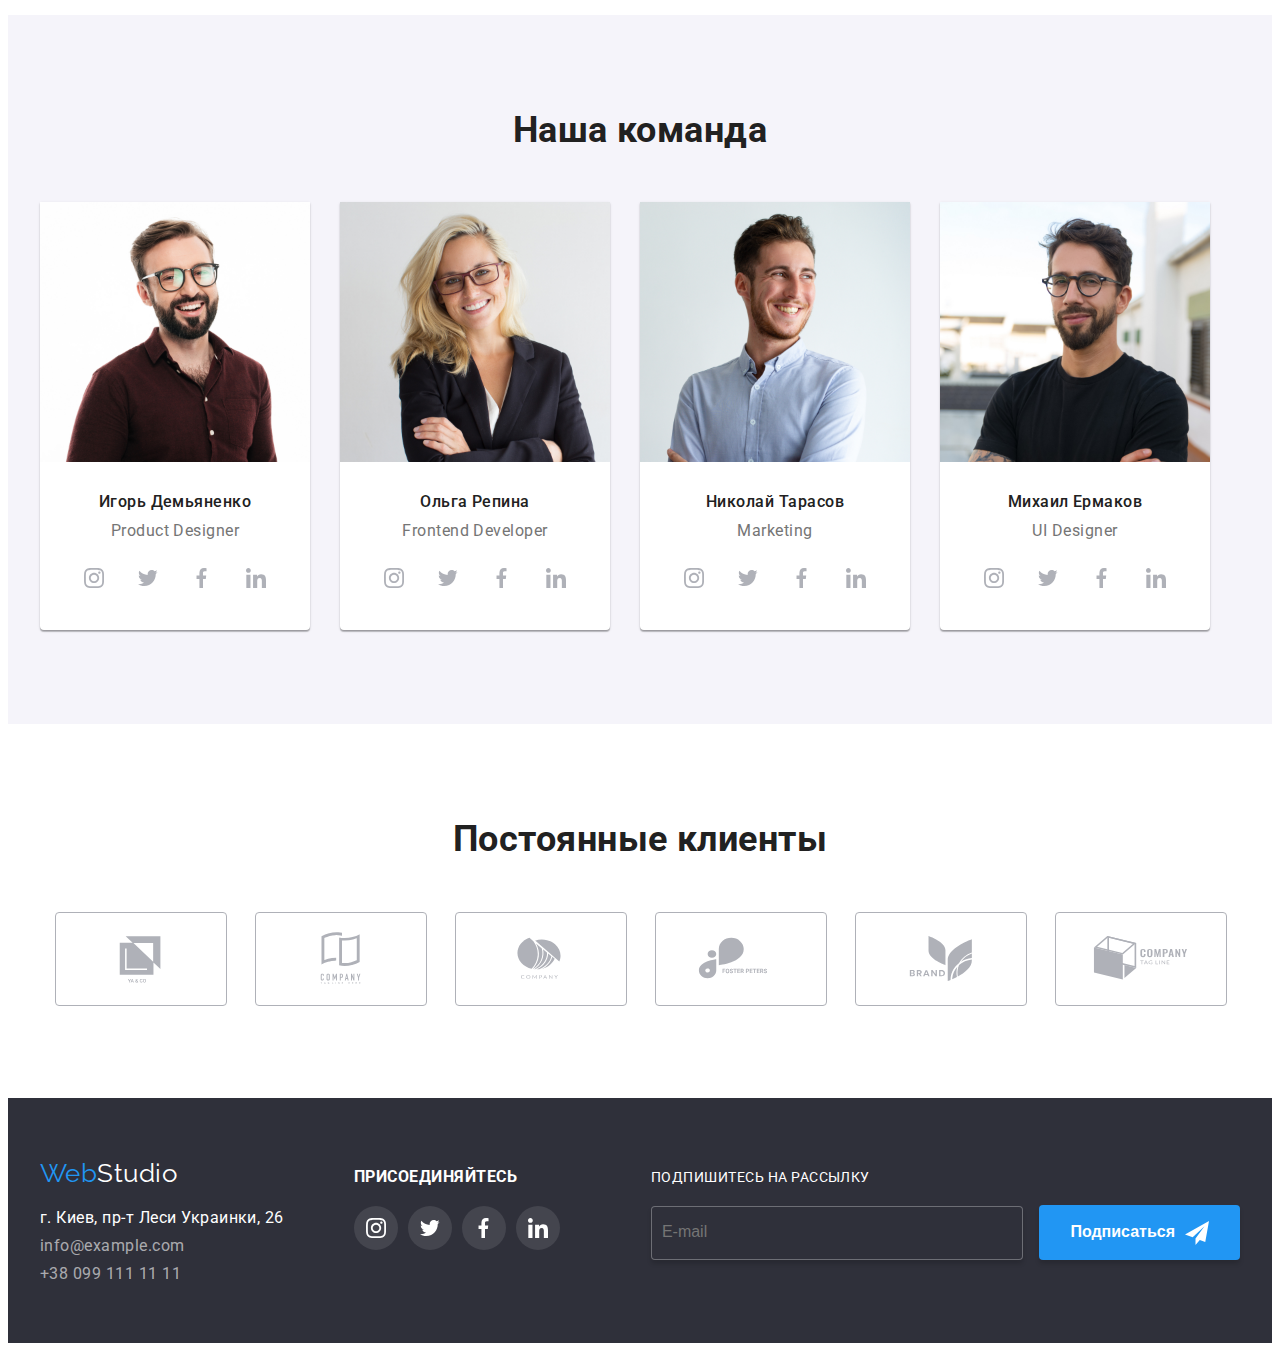
==== commit caf9515c: "start-compilation" ====
--- a/index.html
+++ b/index.html
@@ -11,7 +11,7 @@
         crossorigin="anonymous" referrerpolicy="no-referrer" />
     <link href="https://fonts.googleapis.com/css2?family=Raleway:wght@700&family=Roboto:wght@400;500;700;900&display=swap"
         rel="stylesheet">
-    <link rel="stylesheet" href="./css/style.css">
+    <link rel="stylesheet" href="./css/main.min.css">
 </head>
 <body>
 
@@ -23,7 +23,7 @@
                 </a>
                 <ul class="header-nav list">
                     <li><a href="./index.html" class="header-link link current">Студия</a></li>
-                    <li><a href="./portofolio.html" class="header-link link">Портфолио</a></li>
+                    <li><a href="./portfolio.html" class="header-link link">Портфолио</a></li>
                     <li><a href="./contacts.html" class="header-link link">Контакты</a></li>
                 </ul>
             </nav>
@@ -459,7 +459,7 @@
             <form class="footer-form">
                 <p class="footer-form-title">Подпишитесь на рассылку</p>
                 <input type="email" name="user-email" class="footer-farm-email" placeholder="E-mail">
-                <button type="button" class="footer-form-button">
+                <button type="button" class="button footer-form-button">
                         Подписаться
                         <svg class="footer-farm-icon" width="24" height="24">
                             <use href="./images/icons/sprite.svg#icon-send"></use>
@@ -522,7 +522,7 @@
             
                 </label>
 
-                <button type="button" class="modal-form-btn"> Отправить</button>
+                <button type="button" class="button modal-form-button"> Отправить</button>
             
             </form>
         </div>
--- a/css/main.min.css
+++ b/css/main.min.css
@@ -0,0 +1,2 @@
+:root{--main-text-color: #212121;--second-text-color: #757575;--button-text-color: #2196f3;--icons-color: #afb1b8;--transition-link-time: 500ms;--transition-cubic: cubic-bezier(0.4, 0, 0.2, 1)}.visually-hidden{position:absolute;width:1px;height:1px;margin:-1px;border:0;padding:0;white-space:nowrap;clip-path:inset(100%);clip:rect(0 0 0 0);overflow:hidden}.container{width:1200px;padding-left:15px;padding-right:15px;margin:0 auto}body{color:var(--second-text-color);background-color:#fff;font-family:Roboto, sans-serif;letter-spacing:0.03em}h1,h2,h3,p{margin-top:0;margin-bottom:0;letter-spacing:3%}ul,ol{padding-left:0;margin-top:0;margin-bottom:0}.link{text-decoration:none}.list{list-style:none}img{display:block;width:100%}.webstudio-web{color:var(--button-text-color)}.backdrop{position:fixed;top:0;left:0;width:100vw;height:100vh;background-color:rgba(54,52,52,0.5);transition-duration:1000ms}.backdrop.is-hidden{opacity:0;visibility:hidden;pointer-events:none}.button{border-color:transparent}.button.primary{color:#fff;background-color:var(--button-text-color);font-size:16px;font-weight:bold;line-height:1.9;cursor:pointer;box-shadow:0px 4px 4px rgba(0,0,0,0.15);border-radius:4px;padding:10px 32px;align-self:center;transition:background-color var(--transition-link-time) var(--transition-cubic)}.button.primary:hover,.button.primary:focus{background-color:#188ce8;transition:background-color var(--transition-link-time) var(--transition-cubic)}.button.modal-form-button{color:#fff;background-color:var(--button-text-color);font-size:16px;font-weight:bold;line-height:1.9;cursor:pointer;box-shadow:0px 4px 4px rgba(0,0,0,0.15);border-radius:4px;padding:10px 55px;align-self:center;transition:background-color var(--transition-link-time) var(--transition-cubic)}.button.modal-form-button:hover,.button.modal-form-button:focus{background-color:#188ce8;transition:background-color var(--transition-link-time) var(--transition-cubic)}.button.footer-form-button{display:inline-flex;justify-content:center;align-items:center;color:#fff;background-color:var(--button-text-color);font-size:16px;font-weight:bold;line-height:1.9;cursor:pointer;box-shadow:0px 4px 4px rgba(0,0,0,0.15);border-radius:4px;padding:10px 29px;transition:background-color var(--transition-link-time) var(--transition-cubic)}.button.footer-form-button:hover,.button.footer-form-button:focus{background-color:#188ce8;transition:background-color var(--transition-link-time) var(--transition-cubic)}.footer-farm-icon{margin-left:10px;fill:#fff}.modal-form{display:flex;flex-direction:column;margin:40px}.modal-form-head{font-family:Roboto, sans-serif;font-weight:700;font-size:20px;line-height:1.2;letter-spacing:0.03em;color:#212121;margin-bottom:12px;align-self:center}.modal-form-field{margin-bottom:10px;font-size:12px;line-height:1.2}.modal-form-field:nth-child(5){margin-bottom:20px}.modal-form-input{width:100%;height:40px;border:1px solid rgba(33,33,33,0.2);border-radius:4px;padding-left:42px;margin-top:5px}.modal-form-input-wrapper{position:relative}.modal-form-icon{position:absolute;top:50%;transform:translateY(-50%);left:12px;display:block;width:18px;height:18px;fill:var(--main-text-color)}.modal-form-input:focus{border-color:var(--button-text-color);outline:none}.modal-form-input:focus+.modal-form-icon{fill:var(--button-text-color)}.modal-form-message{width:100%;margin-top:4px;height:120px;resize:none;padding:12px 16px;border:1px solid rgba(33,33,33,0.2);border-radius:4px}.modal-form-message:focus{border-color:var(--button-text-color);outline:none}.modal-form-checkbox-label{display:flex;align-items:center;margin-bottom:30px;font-size:14px;line-height:1.8;align-self:center}.modal-form-checkbox-label::before{display:block;content:"";width:16px;height:15px;border:2px solid #212121;border-radius:2px;cursor:pointer;margin-right:8px}.modal-form-checkbox:checked+.modal-form-checkbox-label::before{background-image:url(../images/icons/icon-check.svg);border:none}.modal-form-checkbox:focus+.modal-form-checkbox-label::before{outline:2px solid #2196f3;border:none}.modal-form-checkbox-link{color:var(--button-text-color)}.modal{position:absolute;top:50%;left:50%;transform:translate(-50%, -50%);width:528px;height:581px;background-color:#fff}.close-btn{position:absolute;display:flex;justify-content:center;align-items:center;width:30px;height:30px;border:1px solid black;background-color:transparent;border-radius:50%;right:8px;top:8px;cursor:pointer;padding:0;transition:border-color var(--transition-link-time) var(--transition-cubic)}.close-btn-icon{transition:fill var(--transition-link-time) var(--transition-cubic)}.close-btn:hover,.close-btn:focus{border-color:var(--button-text-color);transition:border-color var(--transition-link-time) var(--transition-cubic)}.close-btn:hover .close-btn-icon,.close-btn:focus .close-btn-icon{fill:var(--button-text-color);transition:fill var(--transition-link-time) var(--transition-cubic)}.social-list{display:flex;margin:16px auto 0;justify-content:space-between}.social-list-link:not(:last-child){margin-right:10px}.social-list-link{display:flex;justify-content:center;align-items:center;width:44px;height:44px;border-radius:50%;transition:background-color var(--transition-link-time) var(--transition-cubic)}.social-list-icon{fill:var(--icons-color);transition:fill var(--transition-link-time) var(--transition-cubic)}.social-list-link:hover,.social-list-link:focus{background-color:var(--button-text-color);transition:background-color var(--transition-link-time) var(--transition-cubic);transition:fill var(--transition-link-time) var(--transition-cubic)}.social-list-link:hover .social-list-icon,.social-list-link:focus .social-list-icon{fill:#ffffff;transition:fill var(--transition-link-time) var(--transition-cubic)}.footer-social-list{display:flex;margin-top:20px}.footer-social-list-link{display:flex;justify-content:center;align-items:center;background-color:rgba(255,255,255,0.1);width:44px;height:44px;border-radius:50%;transition:background-color var(--transition-link-time) var(--transition-cubic)}.footer-social-list-item:not(:last-child){margin-right:10px}.footer-social-list-icon{fill:#ffffff}.footer-social-list-link:hover,.footer-social-list-link:focus{background-color:var(--button-text-color);transition:background-color var(--transition-link-time) var(--transition-cubic)}.section-title{color:var(--main-text-color);text-align:center;font-weight:bold;font-size:36px;line-height:1.2;margin-bottom:50px}.regular-costumers-title{font-family:Roboto, sans-serif;font-weight:700;font-size:36px;line-height:1.2;text-align:center;color:var(--main-text-color);margin-bottom:50px}.footer{background:#2f303a;padding-top:60px;padding-bottom:60px}.container-footer{display:flex;align-items:baseline}.container-footer-contact:not(:last-child){margin-right:70px}.footer-logo{color:#fff;font-family:Raleway, sans-serif;text-decoration:none;font-size:26px;display:block;margin-bottom:20px}.address{font-style:normal}.address li:not(:last-child){margin-bottom:9px}.address-map{color:#fff}.address-mail,.address-tel{color:rgba(255,255,255,0.6)}.address .link{font-family:Roboto, sans-serif;transition:color var(--transition-link-time) var(--transition-cubic)}.address .link:hover,.address .link:focus{color:var(--button-text-color);transition:color var(--transition-link-time) var(--transition-cubic)}.container-footer-social-invite{color:#ffffff;font-family:Roboto, sans-serif;font-weight:700;font-size:16px;line-height:1.2;text-transform:uppercase}.footer-form{margin-left:auto}.footer-form-title{text-transform:uppercase;color:#ffffff;font-size:14px;line-height:1.2;margin-bottom:20px}.footer-farm-email{height:50px;width:358px;padding-left:10px;margin-right:12px;background-color:#2f303a;border:1px solid rgba(255,255,255,0.3);border-radius:4px;box-shadow:0px 4px 4px rgba(0,0,0,0.15);color:#ffffff}.footer-farm-email::placeholder{font-size:16px;line-height:1.6;margin-right:12px}header{letter-spacing:0.02em;font-size:14px;line-height:1.2;border:1px solid #ececec}.header-contact-icon{margin-right:10px}.container-header{display:flex}.header-logo{display:block;font-family:Raleway, sans-serif;color:var(--main-text-color);font-size:26px;align-items:center;margin-right:93px}.header-link{position:relative;display:block;font-weight:500;color:var(--main-text-color);padding-top:32px;padding-bottom:32px;transition:color var(--transition-link-time) var(--transition-cubic)}.header-link:hover,.header-link:focus{color:var(--button-text-color);transition:color var(--transition-link-time) var(--transition-cubic)}.header-link.current{color:var(--button-text-color)}.nav{display:flex;align-items:center}.header-nav{display:flex;align-items:center}.header-link.current::after{position:absolute;bottom:-2px;content:"";background-color:var(--button-text-color);display:block;width:100%;height:4px;border-radius:2px}.header-nav li:not(:last-child){margin-right:50px}.header-contact li:not(:last-child){margin-right:50px}.header-contact{display:flex;align-items:center;margin-left:auto}.header-contact-icon{fill:var(--second-text-color)}.header-tel,.header-mail{display:flex;align-items:center}.header-contact .link{color:var(--second-text-color)}.header-contact .link:hover,.header-contact .link:focus{color:var(--button-text-color);transition:color var(--transition-link-time) var(--transition-cubic)}.header-contact .link:hover .header-contact-icon,.header-contact .link:focus .header-contact-icon{fill:var(--button-text-color);transition:fill var(--transition-link-time) var(--transition-cubic)}.hero{margin:0 auto;background-color:#2f303a;background-image:linear-gradient(rgba(47,48,58,0.4), rgba(47,48,58,0.4)),url(../images/hero/hero-image.jpg);background-size:cover;background-repeat:no-repeat;max-width:1600px}.container.container-hero{text-align:center;padding-top:200px;padding-bottom:200px}.hero-main-title{color:#fff;text-transform:uppercase;font-weight:900;font-size:44px;max-width:700px;line-height:1.4;letter-spacing:0.06em;margin:0 auto 30px}.section-description-box{width:270px;height:120px;background-color:#f5f4fa;border-radius:4px;display:flex;justify-content:center;align-items:center;margin-bottom:30px}.section-description-list-icon{width:120px;height:100px;display:flex;justify-content:center;align-items:center;background-color:wheat}.section.description{padding-top:94px;padding-bottom:47px}.section-list{display:flex}.section-list li{width:270px}.section-list li:not(:last-child){margin-right:30px}.section-list p{font-size:14px;line-height:1.7}.section-title.description{text-transform:uppercase;text-align:left;font-size:14px;line-height:1.14;margin-bottom:10px}.section.team{padding-top:94px;padding-bottom:94px;background:#f5f4fa}.section-members{display:flex}.section-members-title{color:var(--main-text-color);font-weight:500;font-size:16px;line-height:1.2;margin-bottom:10px}.section-members-list:not(:last-child){margin-right:30px}.section-members-list{width:270px;background:#ffffff;border-radius:0px;box-shadow:0px 1px 3px rgba(0,0,0,0.12),0px 1px 1px rgba(0,0,0,0.14),0px 2px 1px rgba(0,0,0,0.2);border-radius:0px 0px 4px 4px}.section-members p{font-size:16px;font-weight:400;line-height:1.2;margin-top:0}.team-content{text-align:center;padding:30px 32px}.button.secondary{color:var(--main-text-color);background-color:#f5f4fa;cursor:pointer;border-radius:4px;padding:6px 22px;transition:background-color var(--transition-link-time) var(--transition-cubic),color var(--transition-link-time) var(--transition-cubic),box-shadow var(--transition-link-time) var(--transition-cubic)}.button.secondary:hover,.button.secondary:focus{background-color:var(--button-text-color);color:#fff;box-shadow:0px 3px 1px rgba(0,0,0,0.1),0px 1px 2px rgba(0,0,0,0.08),0px 2px 2px rgba(0,0,0,0.12);transition:background-color var(--transition-link-time) var(--transition-cubic),color var(--transition-link-time) var(--transition-cubic),box-shadow var(--transition-link-time) var(--transition-cubic)}.section-filter{display:flex;justify-content:center;margin-bottom:50px}.section-filter li:not(:last-child){margin-right:8px}.section-offer{background:#fff;padding-top:94px;padding-bottom:94px}.section-element{display:flex;flex-wrap:wrap}.section-element-item{width:370px;margin-right:30px;width:calc((100% - 60px) / 3)}.section-element-item:nth-last-child(n+4){margin-bottom:30px}.section-element li:nth-child(3n){margin-right:0}.section-element-title{color:var(--main-text-color);font-weight:bold;font-size:18px;line-height:2;margin-bottom:4px;letter-spacing:6%}.section-element p{font-size:16px;line-height:1.9}.offer-content{padding:20px 24px;border-bottom:1px solid #eeeeee;border-right:1px solid #eeeeee;border-left:1px solid #eeeeee}.section-element-link{color:var(--second-text-color);display:block;transition:box-shadow var(--transition-link-time) var(--transition-cubic)}.section-element-link:hover,.section-element-link:focus{box-shadow:1px 4px 6px rgba(0,0,0,0.16),0px 4px 4px rgba(0,0,0,0.06),0px 1px 1px rgba(0,0,0,0.12);transition:box-shadow var(--transition-link-time) var(--transition-cubic)}.team-list-img-wrapped{position:relative;overflow:hidden}.overlay{position:absolute;top:0;left:0;background-color:rgba(33,150,243,0.9);color:#fff;height:100%;width:100%;font-family:Roboto, sans-serif;font-weight:400;font-style:18px;line-height:1.6;overflow:auto;padding:63px 24px;transform:translateY(100%);transition:transform var(--transition-link-time) var(--transition-cubic)}.section-element-item:hover .overlay,.section-element-item:focus .overlay{transform:translateY(0%);transition:transform var(--transition-link-time) var(--transition-cubic)}.regular-costumers{padding-bottom:94px;padding-top:94px}.regular-costumer-list{display:flex;justify-content:center;align-items:center}.regular-costumer-list-item:not(:last-child){margin-right:30px}.regular-costumer-list-item{width:170px;height:92px}.regular-costumer-list-icon{fill:var(--icons-color);transition:fill var(--transition-link-time) var(--transition-cubic)}.regular-costumer-list-link{display:flex;justify-content:center;align-items:center;width:100%;height:100%;border:1px solid #afb1b8;border-radius:4px;transition:border-color var(--transition-link-time) var(--transition-cubic)}.regular-costumer-list-link:hover,.regular-costumer-list-link:focus{border-color:var(--button-text-color);transition:border-color var(--transition-link-time) var(--transition-cubic)}.regular-costumer-list-link:hover .regular-costumer-list-icon,.regular-costumer-list-link:focus .regular-costumer-list-icon{fill:var(--button-text-color);transition:fill var(--transition-link-time) var(--transition-cubic)}.section.occupation{padding-top:47px;padding-bottom:94px}.occupation-images{display:flex}.occupation-images li:not(:last-child){margin-right:30px}.occupation-images li{width:370px}.occupation-image-item{position:relative}.occupation-image-box{position:absolute;display:flex;justify-content:center;align-items:center;width:100%;height:70px;bottom:0px;background-color:rgba(47,48,58,0.8)}.occupation-image-title{text-transform:uppercase;font-family:Roboto, sans-serif;font-weight:700;font-size:14px;line-height:1.2;color:#fff}
+/*# sourceMappingURL=main.min.css.map */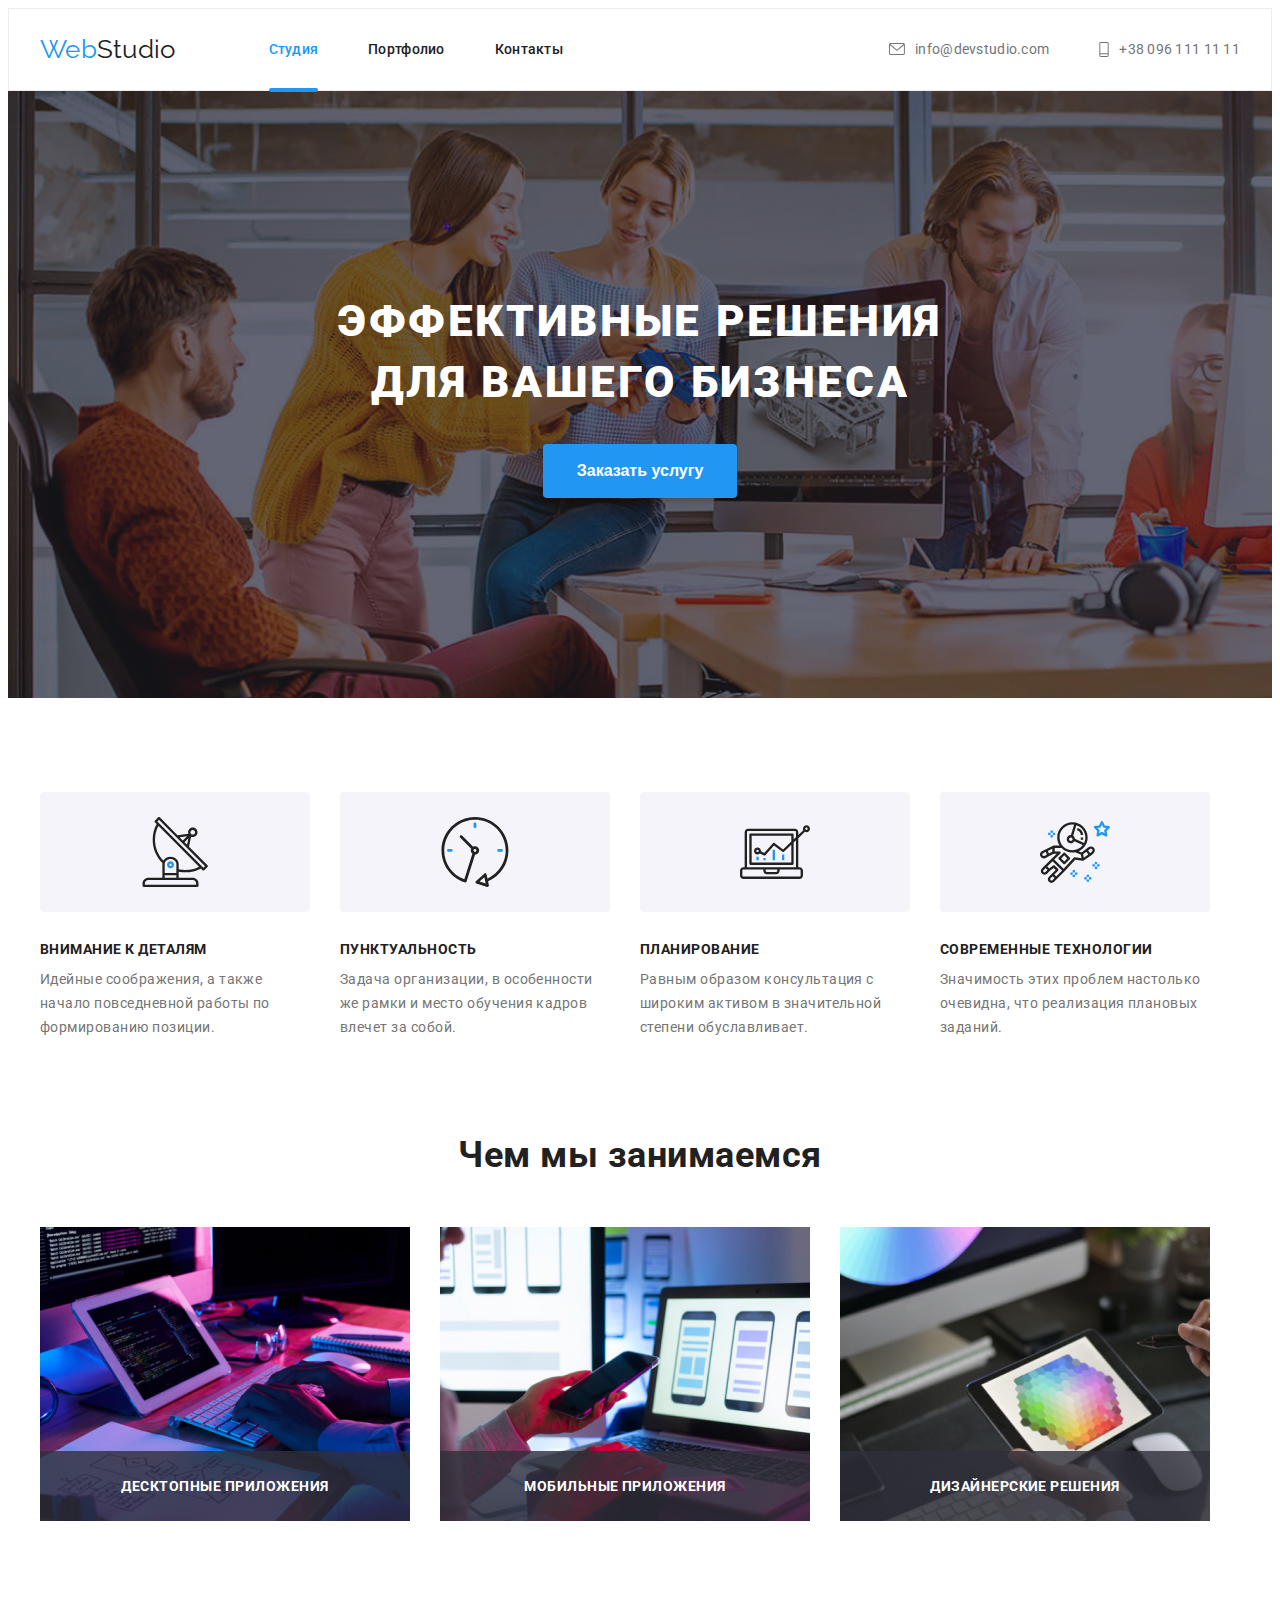
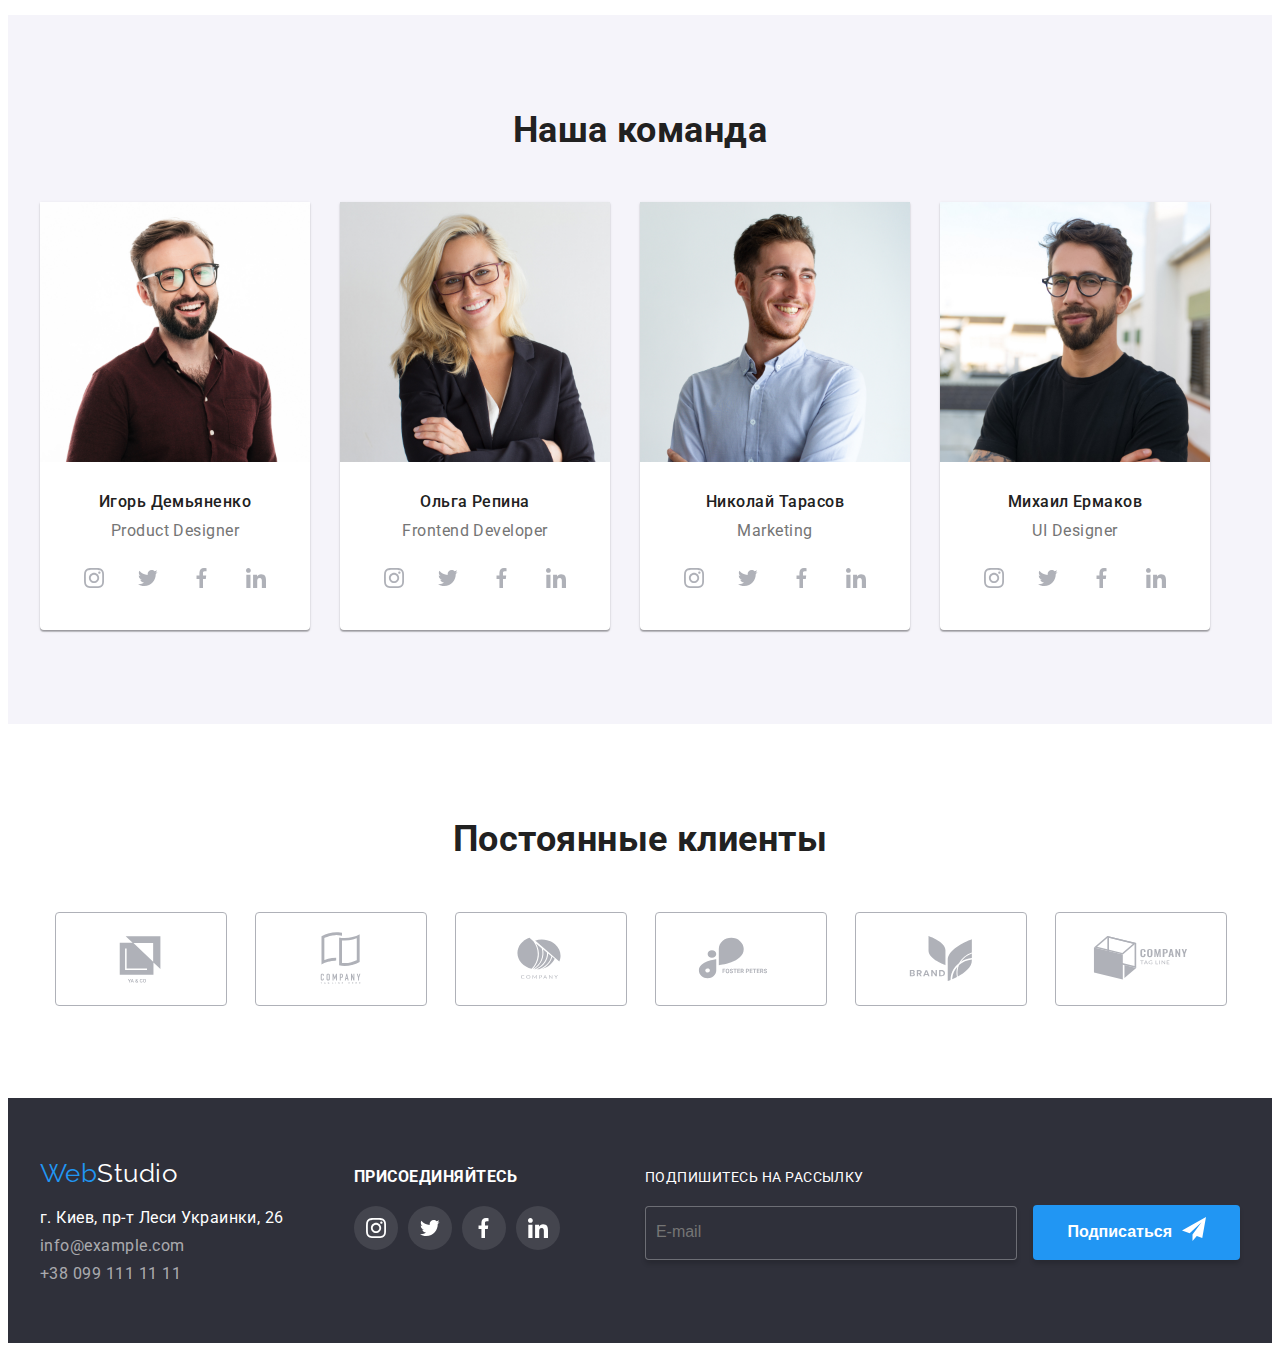
==== commit e9350c5d: "finish-compilation" ====
--- a/index.html
+++ b/index.html
@@ -333,11 +333,11 @@
 
         </section>
 
-        <section class="section regular-costumers">
+        <section class="section regular-costumer">
 
             <div class="container conteienr-regular-costuemer">
 
-                <h2 class="regular-costumers-title">Постоянные клиенты</h2>
+                <h2 class="regular-costumer-title">Постоянные клиенты</h2>
 
                 <ul class="regular-costumer-list list">
                     <li class="regular-costumer-list-item">
@@ -459,7 +459,7 @@
             <form class="footer-form">
                 <p class="footer-form-title">Подпишитесь на рассылку</p>
                 <input type="email" name="user-email" class="footer-farm-email" placeholder="E-mail">
-                <button type="button" class="button footer-form-button">
+                <button type="submit" class="button footer-form-button">
                         Подписаться
                         <svg class="footer-farm-icon" width="24" height="24">
                             <use href="./images/icons/sprite.svg#icon-send"></use>
@@ -522,7 +522,7 @@
             
                 </label>
 
-                <button type="button" class="button modal-form-button"> Отправить</button>
+                <button type="submit" class="button modal-form-button"> Отправить</button>
             
             </form>
         </div>
--- a/css/main.min.css
+++ b/css/main.min.css
@@ -1,2 +1,2 @@
-:root{--main-text-color: #212121;--second-text-color: #757575;--button-text-color: #2196f3;--icons-color: #afb1b8;--transition-link-time: 500ms;--transition-cubic: cubic-bezier(0.4, 0, 0.2, 1)}.visually-hidden{position:absolute;width:1px;height:1px;margin:-1px;border:0;padding:0;white-space:nowrap;clip-path:inset(100%);clip:rect(0 0 0 0);overflow:hidden}.container{width:1200px;padding-left:15px;padding-right:15px;margin:0 auto}body{color:var(--second-text-color);background-color:#fff;font-family:Roboto, sans-serif;letter-spacing:0.03em}h1,h2,h3,p{margin-top:0;margin-bottom:0;letter-spacing:3%}ul,ol{padding-left:0;margin-top:0;margin-bottom:0}.link{text-decoration:none}.list{list-style:none}img{display:block;width:100%}.webstudio-web{color:var(--button-text-color)}.backdrop{position:fixed;top:0;left:0;width:100vw;height:100vh;background-color:rgba(54,52,52,0.5);transition-duration:1000ms}.backdrop.is-hidden{opacity:0;visibility:hidden;pointer-events:none}.button{border-color:transparent}.button.primary{color:#fff;background-color:var(--button-text-color);font-size:16px;font-weight:bold;line-height:1.9;cursor:pointer;box-shadow:0px 4px 4px rgba(0,0,0,0.15);border-radius:4px;padding:10px 32px;align-self:center;transition:background-color var(--transition-link-time) var(--transition-cubic)}.button.primary:hover,.button.primary:focus{background-color:#188ce8;transition:background-color var(--transition-link-time) var(--transition-cubic)}.button.modal-form-button{color:#fff;background-color:var(--button-text-color);font-size:16px;font-weight:bold;line-height:1.9;cursor:pointer;box-shadow:0px 4px 4px rgba(0,0,0,0.15);border-radius:4px;padding:10px 55px;align-self:center;transition:background-color var(--transition-link-time) var(--transition-cubic)}.button.modal-form-button:hover,.button.modal-form-button:focus{background-color:#188ce8;transition:background-color var(--transition-link-time) var(--transition-cubic)}.button.footer-form-button{display:inline-flex;justify-content:center;align-items:center;color:#fff;background-color:var(--button-text-color);font-size:16px;font-weight:bold;line-height:1.9;cursor:pointer;box-shadow:0px 4px 4px rgba(0,0,0,0.15);border-radius:4px;padding:10px 29px;transition:background-color var(--transition-link-time) var(--transition-cubic)}.button.footer-form-button:hover,.button.footer-form-button:focus{background-color:#188ce8;transition:background-color var(--transition-link-time) var(--transition-cubic)}.footer-farm-icon{margin-left:10px;fill:#fff}.modal-form{display:flex;flex-direction:column;margin:40px}.modal-form-head{font-family:Roboto, sans-serif;font-weight:700;font-size:20px;line-height:1.2;letter-spacing:0.03em;color:#212121;margin-bottom:12px;align-self:center}.modal-form-field{margin-bottom:10px;font-size:12px;line-height:1.2}.modal-form-field:nth-child(5){margin-bottom:20px}.modal-form-input{width:100%;height:40px;border:1px solid rgba(33,33,33,0.2);border-radius:4px;padding-left:42px;margin-top:5px}.modal-form-input-wrapper{position:relative}.modal-form-icon{position:absolute;top:50%;transform:translateY(-50%);left:12px;display:block;width:18px;height:18px;fill:var(--main-text-color)}.modal-form-input:focus{border-color:var(--button-text-color);outline:none}.modal-form-input:focus+.modal-form-icon{fill:var(--button-text-color)}.modal-form-message{width:100%;margin-top:4px;height:120px;resize:none;padding:12px 16px;border:1px solid rgba(33,33,33,0.2);border-radius:4px}.modal-form-message:focus{border-color:var(--button-text-color);outline:none}.modal-form-checkbox-label{display:flex;align-items:center;margin-bottom:30px;font-size:14px;line-height:1.8;align-self:center}.modal-form-checkbox-label::before{display:block;content:"";width:16px;height:15px;border:2px solid #212121;border-radius:2px;cursor:pointer;margin-right:8px}.modal-form-checkbox:checked+.modal-form-checkbox-label::before{background-image:url(../images/icons/icon-check.svg);border:none}.modal-form-checkbox:focus+.modal-form-checkbox-label::before{outline:2px solid #2196f3;border:none}.modal-form-checkbox-link{color:var(--button-text-color)}.modal{position:absolute;top:50%;left:50%;transform:translate(-50%, -50%);width:528px;height:581px;background-color:#fff}.close-btn{position:absolute;display:flex;justify-content:center;align-items:center;width:30px;height:30px;border:1px solid black;background-color:transparent;border-radius:50%;right:8px;top:8px;cursor:pointer;padding:0;transition:border-color var(--transition-link-time) var(--transition-cubic)}.close-btn-icon{transition:fill var(--transition-link-time) var(--transition-cubic)}.close-btn:hover,.close-btn:focus{border-color:var(--button-text-color);transition:border-color var(--transition-link-time) var(--transition-cubic)}.close-btn:hover .close-btn-icon,.close-btn:focus .close-btn-icon{fill:var(--button-text-color);transition:fill var(--transition-link-time) var(--transition-cubic)}.social-list{display:flex;margin:16px auto 0;justify-content:space-between}.social-list-link:not(:last-child){margin-right:10px}.social-list-link{display:flex;justify-content:center;align-items:center;width:44px;height:44px;border-radius:50%;transition:background-color var(--transition-link-time) var(--transition-cubic)}.social-list-icon{fill:var(--icons-color);transition:fill var(--transition-link-time) var(--transition-cubic)}.social-list-link:hover,.social-list-link:focus{background-color:var(--button-text-color);transition:background-color var(--transition-link-time) var(--transition-cubic);transition:fill var(--transition-link-time) var(--transition-cubic)}.social-list-link:hover .social-list-icon,.social-list-link:focus .social-list-icon{fill:#ffffff;transition:fill var(--transition-link-time) var(--transition-cubic)}.footer-social-list{display:flex;margin-top:20px}.footer-social-list-link{display:flex;justify-content:center;align-items:center;background-color:rgba(255,255,255,0.1);width:44px;height:44px;border-radius:50%;transition:background-color var(--transition-link-time) var(--transition-cubic)}.footer-social-list-item:not(:last-child){margin-right:10px}.footer-social-list-icon{fill:#ffffff}.footer-social-list-link:hover,.footer-social-list-link:focus{background-color:var(--button-text-color);transition:background-color var(--transition-link-time) var(--transition-cubic)}.section-title{color:var(--main-text-color);text-align:center;font-weight:bold;font-size:36px;line-height:1.2;margin-bottom:50px}.regular-costumers-title{font-family:Roboto, sans-serif;font-weight:700;font-size:36px;line-height:1.2;text-align:center;color:var(--main-text-color);margin-bottom:50px}.footer{background:#2f303a;padding-top:60px;padding-bottom:60px}.container-footer{display:flex;align-items:baseline}.container-footer-contact:not(:last-child){margin-right:70px}.footer-logo{color:#fff;font-family:Raleway, sans-serif;text-decoration:none;font-size:26px;display:block;margin-bottom:20px}.address{font-style:normal}.address li:not(:last-child){margin-bottom:9px}.address-map{color:#fff}.address-mail,.address-tel{color:rgba(255,255,255,0.6)}.address .link{font-family:Roboto, sans-serif;transition:color var(--transition-link-time) var(--transition-cubic)}.address .link:hover,.address .link:focus{color:var(--button-text-color);transition:color var(--transition-link-time) var(--transition-cubic)}.container-footer-social-invite{color:#ffffff;font-family:Roboto, sans-serif;font-weight:700;font-size:16px;line-height:1.2;text-transform:uppercase}.footer-form{margin-left:auto}.footer-form-title{text-transform:uppercase;color:#ffffff;font-size:14px;line-height:1.2;margin-bottom:20px}.footer-farm-email{height:50px;width:358px;padding-left:10px;margin-right:12px;background-color:#2f303a;border:1px solid rgba(255,255,255,0.3);border-radius:4px;box-shadow:0px 4px 4px rgba(0,0,0,0.15);color:#ffffff}.footer-farm-email::placeholder{font-size:16px;line-height:1.6;margin-right:12px}header{letter-spacing:0.02em;font-size:14px;line-height:1.2;border:1px solid #ececec}.header-contact-icon{margin-right:10px}.container-header{display:flex}.header-logo{display:block;font-family:Raleway, sans-serif;color:var(--main-text-color);font-size:26px;align-items:center;margin-right:93px}.header-link{position:relative;display:block;font-weight:500;color:var(--main-text-color);padding-top:32px;padding-bottom:32px;transition:color var(--transition-link-time) var(--transition-cubic)}.header-link:hover,.header-link:focus{color:var(--button-text-color);transition:color var(--transition-link-time) var(--transition-cubic)}.header-link.current{color:var(--button-text-color)}.nav{display:flex;align-items:center}.header-nav{display:flex;align-items:center}.header-link.current::after{position:absolute;bottom:-2px;content:"";background-color:var(--button-text-color);display:block;width:100%;height:4px;border-radius:2px}.header-nav li:not(:last-child){margin-right:50px}.header-contact li:not(:last-child){margin-right:50px}.header-contact{display:flex;align-items:center;margin-left:auto}.header-contact-icon{fill:var(--second-text-color)}.header-tel,.header-mail{display:flex;align-items:center}.header-contact .link{color:var(--second-text-color)}.header-contact .link:hover,.header-contact .link:focus{color:var(--button-text-color);transition:color var(--transition-link-time) var(--transition-cubic)}.header-contact .link:hover .header-contact-icon,.header-contact .link:focus .header-contact-icon{fill:var(--button-text-color);transition:fill var(--transition-link-time) var(--transition-cubic)}.hero{margin:0 auto;background-color:#2f303a;background-image:linear-gradient(rgba(47,48,58,0.4), rgba(47,48,58,0.4)),url(../images/hero/hero-image.jpg);background-size:cover;background-repeat:no-repeat;max-width:1600px}.container.container-hero{text-align:center;padding-top:200px;padding-bottom:200px}.hero-main-title{color:#fff;text-transform:uppercase;font-weight:900;font-size:44px;max-width:700px;line-height:1.4;letter-spacing:0.06em;margin:0 auto 30px}.section-description-box{width:270px;height:120px;background-color:#f5f4fa;border-radius:4px;display:flex;justify-content:center;align-items:center;margin-bottom:30px}.section-description-list-icon{width:120px;height:100px;display:flex;justify-content:center;align-items:center;background-color:wheat}.section.description{padding-top:94px;padding-bottom:47px}.section-list{display:flex}.section-list li{width:270px}.section-list li:not(:last-child){margin-right:30px}.section-list p{font-size:14px;line-height:1.7}.section-title.description{text-transform:uppercase;text-align:left;font-size:14px;line-height:1.14;margin-bottom:10px}.section.team{padding-top:94px;padding-bottom:94px;background:#f5f4fa}.section-members{display:flex}.section-members-title{color:var(--main-text-color);font-weight:500;font-size:16px;line-height:1.2;margin-bottom:10px}.section-members-list:not(:last-child){margin-right:30px}.section-members-list{width:270px;background:#ffffff;border-radius:0px;box-shadow:0px 1px 3px rgba(0,0,0,0.12),0px 1px 1px rgba(0,0,0,0.14),0px 2px 1px rgba(0,0,0,0.2);border-radius:0px 0px 4px 4px}.section-members p{font-size:16px;font-weight:400;line-height:1.2;margin-top:0}.team-content{text-align:center;padding:30px 32px}.button.secondary{color:var(--main-text-color);background-color:#f5f4fa;cursor:pointer;border-radius:4px;padding:6px 22px;transition:background-color var(--transition-link-time) var(--transition-cubic),color var(--transition-link-time) var(--transition-cubic),box-shadow var(--transition-link-time) var(--transition-cubic)}.button.secondary:hover,.button.secondary:focus{background-color:var(--button-text-color);color:#fff;box-shadow:0px 3px 1px rgba(0,0,0,0.1),0px 1px 2px rgba(0,0,0,0.08),0px 2px 2px rgba(0,0,0,0.12);transition:background-color var(--transition-link-time) var(--transition-cubic),color var(--transition-link-time) var(--transition-cubic),box-shadow var(--transition-link-time) var(--transition-cubic)}.section-filter{display:flex;justify-content:center;margin-bottom:50px}.section-filter li:not(:last-child){margin-right:8px}.section-offer{background:#fff;padding-top:94px;padding-bottom:94px}.section-element{display:flex;flex-wrap:wrap}.section-element-item{width:370px;margin-right:30px;width:calc((100% - 60px) / 3)}.section-element-item:nth-last-child(n+4){margin-bottom:30px}.section-element li:nth-child(3n){margin-right:0}.section-element-title{color:var(--main-text-color);font-weight:bold;font-size:18px;line-height:2;margin-bottom:4px;letter-spacing:6%}.section-element p{font-size:16px;line-height:1.9}.offer-content{padding:20px 24px;border-bottom:1px solid #eeeeee;border-right:1px solid #eeeeee;border-left:1px solid #eeeeee}.section-element-link{color:var(--second-text-color);display:block;transition:box-shadow var(--transition-link-time) var(--transition-cubic)}.section-element-link:hover,.section-element-link:focus{box-shadow:1px 4px 6px rgba(0,0,0,0.16),0px 4px 4px rgba(0,0,0,0.06),0px 1px 1px rgba(0,0,0,0.12);transition:box-shadow var(--transition-link-time) var(--transition-cubic)}.team-list-img-wrapped{position:relative;overflow:hidden}.overlay{position:absolute;top:0;left:0;background-color:rgba(33,150,243,0.9);color:#fff;height:100%;width:100%;font-family:Roboto, sans-serif;font-weight:400;font-style:18px;line-height:1.6;overflow:auto;padding:63px 24px;transform:translateY(100%);transition:transform var(--transition-link-time) var(--transition-cubic)}.section-element-item:hover .overlay,.section-element-item:focus .overlay{transform:translateY(0%);transition:transform var(--transition-link-time) var(--transition-cubic)}.regular-costumers{padding-bottom:94px;padding-top:94px}.regular-costumer-list{display:flex;justify-content:center;align-items:center}.regular-costumer-list-item:not(:last-child){margin-right:30px}.regular-costumer-list-item{width:170px;height:92px}.regular-costumer-list-icon{fill:var(--icons-color);transition:fill var(--transition-link-time) var(--transition-cubic)}.regular-costumer-list-link{display:flex;justify-content:center;align-items:center;width:100%;height:100%;border:1px solid #afb1b8;border-radius:4px;transition:border-color var(--transition-link-time) var(--transition-cubic)}.regular-costumer-list-link:hover,.regular-costumer-list-link:focus{border-color:var(--button-text-color);transition:border-color var(--transition-link-time) var(--transition-cubic)}.regular-costumer-list-link:hover .regular-costumer-list-icon,.regular-costumer-list-link:focus .regular-costumer-list-icon{fill:var(--button-text-color);transition:fill var(--transition-link-time) var(--transition-cubic)}.section.occupation{padding-top:47px;padding-bottom:94px}.occupation-images{display:flex}.occupation-images li:not(:last-child){margin-right:30px}.occupation-images li{width:370px}.occupation-image-item{position:relative}.occupation-image-box{position:absolute;display:flex;justify-content:center;align-items:center;width:100%;height:70px;bottom:0px;background-color:rgba(47,48,58,0.8)}.occupation-image-title{text-transform:uppercase;font-family:Roboto, sans-serif;font-weight:700;font-size:14px;line-height:1.2;color:#fff}
+:root{--main-text-color: #212121;--second-text-color: #757575;--button-text-color: #2196f3;--icons-color: #afb1b8;--transition-link-time: 500ms;--transition-cubic: cubic-bezier(0.4, 0, 0.2, 1)}.visually-hidden{position:absolute;width:1px;height:1px;margin:-1px;border:0;padding:0;white-space:nowrap;clip-path:inset(100%);clip:rect(0 0 0 0);overflow:hidden}.container{width:1200px;padding-left:15px;padding-right:15px;margin:0 auto}body{color:var(--second-text-color);background-color:#fff;font-family:Roboto, sans-serif;letter-spacing:0.03em}h1,h2,h3,p{margin-top:0;margin-bottom:0;letter-spacing:3%}ul,ol{padding-left:0;margin-top:0;margin-bottom:0}.link{text-decoration:none}.list{list-style:none}img{display:block;width:100%}.webstudio-web{color:var(--button-text-color)}.backdrop{position:fixed;top:0;left:0;width:100vw;height:100vh;background-color:rgba(54,52,52,0.5);transition-duration:1000ms}.backdrop.is-hidden{opacity:0;visibility:hidden;pointer-events:none}.button{color:#fff;border-color:transparent;font-size:16px;font-weight:bold;line-height:1.9;cursor:pointer;box-shadow:0px 4px 4px rgba(0,0,0,0.15);border-radius:4px;padding:10px 32px;align-self:center;background-color:var(--button-text-color);transition:background-color var(--transition-link-time) var(--transition-cubic)}.button:hover,.button:focus{background-color:#188ce8;transition:background-color var(--transition-link-time) var(--transition-cubic)}.button.footer-form-button{display:inline-flex;justify-content:center}.footer-farm-icon{margin-left:10px;fill:#fff}.modal-form{display:flex;flex-direction:column;margin:40px}.modal-form-head{font-family:Roboto, sans-serif;font-weight:700;font-size:20px;line-height:1.2;letter-spacing:0.03em;color:#212121;margin-bottom:12px;align-self:center}.modal-form-field{margin-bottom:10px;font-size:12px;line-height:1.2}.modal-form-field:nth-child(5){margin-bottom:20px}.modal-form-input{width:100%;height:40px;border:1px solid rgba(33,33,33,0.2);border-radius:4px;padding-left:42px;margin-top:5px}.modal-form-input:focus{border-color:var(--button-text-color);outline:none}.modal-form-input:focus+.modal-form-icon{fill:var(--button-text-color)}.modal-form-input-wrapper{position:relative}.modal-form-icon{position:absolute;top:50%;transform:translateY(-50%);left:12px;display:block;width:18px;height:18px;fill:var(--main-text-color)}.modal-form-message{width:100%;margin-top:4px;height:120px;resize:none;padding:12px 16px;border:1px solid rgba(33,33,33,0.2);border-radius:4px}.modal-form-message:focus{border-color:var(--button-text-color);outline:none}.modal-form-checkbox-label{display:flex;align-items:center;margin-bottom:30px;font-size:14px;line-height:1.8;align-self:center}.modal-form-checkbox-label::before{display:block;content:"";width:16px;height:15px;border:2px solid #212121;border-radius:2px;cursor:pointer;margin-right:8px}.modal-form-checkbox:checked+.modal-form-checkbox-label::before{background-image:url(../images/icons/icon-check.svg);border:none}.modal-form-checkbox:focus+.modal-form-checkbox-label::before{outline:2px solid #2196f3;border:none}.modal-form-checkbox-link{color:var(--button-text-color)}.modal{position:absolute;top:50%;left:50%;transform:translate(-50%, -50%);width:528px;height:581px;background-color:#fff}.close-btn{position:absolute;display:flex;justify-content:center;align-items:center;width:30px;height:30px;border:1px solid black;background-color:transparent;border-radius:50%;right:8px;top:8px;cursor:pointer;padding:0}.close-btn-icon{transition:fill var(--transition-link-time) var(--transition-cubic)}.close-btn-icon:hover,.close-btn-icon:focus{fill:var(--button-text-color);transition:fill var(--transition-link-time) var(--transition-cubic)}.social-list{display:flex;margin:16px auto 0;justify-content:space-between}.social-list-link{display:flex;justify-content:center;align-items:center;width:44px;height:44px;border-radius:50%;transition:background-color var(--transition-link-time) var(--transition-cubic)}.social-list-link:not(:last-child){margin-right:10px}.social-list-link:hover,.social-list-link:focus{background-color:var(--button-text-color);transition:background-color var(--transition-link-time) var(--transition-cubic);transition:fill var(--transition-link-time) var(--transition-cubic)}.social-list-link:hover .social-list-icon,.social-list-link:focus .social-list-icon{fill:#ffffff;transition:fill var(--transition-link-time) var(--transition-cubic)}.social-list-icon{fill:var(--icons-color);transition:fill var(--transition-link-time) var(--transition-cubic)}.footer-social-list{display:flex;margin-top:20px}.footer-social-list-link{display:flex;justify-content:center;align-items:center;background-color:rgba(255,255,255,0.1);width:44px;height:44px;border-radius:50%;transition:background-color var(--transition-link-time) var(--transition-cubic)}.footer-social-list-link:hover,.footer-social-list-link:focus{background-color:var(--button-text-color);transition:background-color var(--transition-link-time) var(--transition-cubic)}.footer-social-list-item:not(:last-child){margin-right:10px}.footer-social-list-icon{fill:#ffffff}.section-title{color:var(--main-text-color);text-align:center;font-weight:bold;font-size:36px;line-height:1.2;margin-bottom:50px}.regular-costumer-title{font-family:Roboto, sans-serif;font-weight:700;font-size:36px;line-height:1.2;text-align:center;color:var(--main-text-color);margin-bottom:50px}.footer{background:#2f303a;padding-top:60px;padding-bottom:60px}.container-footer{display:flex;align-items:baseline}.container-footer-contact:not(:last-child){margin-right:70px}.footer-logo{color:#fff;font-family:Raleway, sans-serif;text-decoration:none;font-size:26px;display:block;margin-bottom:20px}.address{font-style:normal}.address li:not(:last-child){margin-bottom:9px}.address .link{font-family:Roboto, sans-serif;transition:color var(--transition-link-time) var(--transition-cubic)}.address .link:hover,.address .link:focus{color:var(--button-text-color);transition:color var(--transition-link-time) var(--transition-cubic)}.address-map{color:#fff}.address-mail,.address-tel{color:rgba(255,255,255,0.6)}.container-footer-social-invite{color:#ffffff;font-family:Roboto, sans-serif;font-weight:700;font-size:16px;line-height:1.2;text-transform:uppercase}.footer-form{margin-left:auto}.footer-form-title{text-transform:uppercase;color:#ffffff;font-size:14px;line-height:1.2;margin-bottom:20px}.footer-farm-email{height:50px;width:358px;padding-left:10px;margin-right:12px;background-color:#2f303a;border:1px solid rgba(255,255,255,0.3);border-radius:4px;box-shadow:0px 4px 4px rgba(0,0,0,0.15);color:#ffffff}.footer-farm-email::placeholder{font-size:16px;line-height:1.6;margin-right:12px}header{letter-spacing:0.02em;font-size:14px;line-height:1.2;border:1px solid #ececec}.nav{display:flex;align-items:center}.header-nav{display:flex;align-items:center}.header-nav li:not(:last-child){margin-right:50px}.container-header{display:flex}.header-logo{display:block;font-family:Raleway, sans-serif;color:var(--main-text-color);font-size:26px;align-items:center;margin-right:93px}.header-link{position:relative;display:block;font-weight:500;color:var(--main-text-color);padding-top:32px;padding-bottom:32px;transition:color var(--transition-link-time) var(--transition-cubic)}.header-link:hover,.header-link:focus{color:var(--button-text-color);transition:color var(--transition-link-time) var(--transition-cubic)}.header-link.current{color:var(--button-text-color)}.header-link.current.current::after{position:absolute;bottom:-2px;content:"";background-color:var(--button-text-color);display:block;width:100%;height:4px;border-radius:2px}.header-contact{display:flex;align-items:center;margin-left:auto}.header-contact li:not(:last-child){margin-right:50px}.header-contact-icon{margin-right:10px;fill:var(--second-text-color)}.header-tel,.header-mail{display:flex;align-items:center}header{letter-spacing:0.02em;font-size:14px;line-height:1.2;border:1px solid #ececec}.nav{display:flex;align-items:center}.header-nav{display:flex;align-items:center}.header-nav li:not(:last-child){margin-right:50px}.container-header{display:flex}.header-logo{display:block;font-family:Raleway, sans-serif;color:var(--main-text-color);font-size:26px;align-items:center;margin-right:93px}.header-link{position:relative;display:block;font-weight:500;color:var(--main-text-color);padding-top:32px;padding-bottom:32px;transition:color var(--transition-link-time) var(--transition-cubic)}.header-link:hover,.header-link:focus{color:var(--button-text-color);transition:color var(--transition-link-time) var(--transition-cubic)}.header-link.current{color:var(--button-text-color)}.header-link.current.current::after{position:absolute;bottom:-2px;content:"";background-color:var(--button-text-color);display:block;width:100%;height:4px;border-radius:2px}.header-contact{display:flex;align-items:center;margin-left:auto}.header-contact li:not(:last-child){margin-right:50px}.header-contact .link{color:var(--second-text-color)}.header-contact .link:hover,.header-contact .link:focus{color:var(--button-text-color);transition:color var(--transition-link-time) var(--transition-cubic)}.header-contact .link:hover .header-contact-icon,.header-contact .link:focus .header-contact-icon{fill:var(--button-text-color);transition:fill var(--transition-link-time) var(--transition-cubic)}.header-contact-icon{margin-right:10px;fill:var(--second-text-color)}.header-tel,.header-mail{display:flex;align-items:center}.header-contact .link{color:var(--second-text-color)}.header-contact .link:hover,.header-contact .link:focus{color:var(--button-text-color);transition:color var(--transition-link-time) var(--transition-cubic)}.header-contact .link:hover .header-contact-icon,.header-contact .link:focus .header-contact-icon{fill:var(--button-text-color);transition:fill var(--transition-link-time) var(--transition-cubic)}.hero{margin:0 auto;background-color:#2f303a;background-image:linear-gradient(rgba(47,48,58,0.4), rgba(47,48,58,0.4)),url(../images/hero/hero-image.jpg);background-size:cover;background-repeat:no-repeat;max-width:1600px}.container.container-hero{text-align:center;padding-top:200px;padding-bottom:200px}.hero-main-title{color:#fff;text-transform:uppercase;font-weight:900;font-size:44px;max-width:700px;line-height:1.4;letter-spacing:0.06em;margin:0 auto 30px}.section.description{padding-top:94px;padding-bottom:47px}.section-title.description{text-transform:uppercase;text-align:left;font-size:14px;line-height:1.14;margin-bottom:10px}.section-description-box{width:270px;height:120px;background-color:#f5f4fa;border-radius:4px;display:flex;justify-content:center;align-items:center;margin-bottom:30px}.section-description-list-icon{width:120px;height:100px;display:flex;justify-content:center;align-items:center;background-color:wheat}.section-list{display:flex}.section-list li{width:270px}.section-list li:not(:last-child){margin-right:30px}.section-list p{font-size:14px;line-height:1.7}.section.team{padding-top:94px;padding-bottom:94px;background:#f5f4fa}.section-members{display:flex}.section-members p{font-size:16px;font-weight:400;line-height:1.2;margin-top:0}.section-members-title{color:var(--main-text-color);font-weight:500;font-size:16px;line-height:1.2;margin-bottom:10px}.section-members-list{width:270px;background:#ffffff;border-radius:0px;box-shadow:0px 1px 3px rgba(0,0,0,0.12),0px 1px 1px rgba(0,0,0,0.14),0px 2px 1px rgba(0,0,0,0.2);border-radius:0px 0px 4px 4px}.section-members-list:not(:last-child){margin-right:30px}.team-content{text-align:center;padding:30px 32px}.button.secondary{color:var(--main-text-color);background-color:#f5f4fa;cursor:pointer;border-radius:4px;padding:6px 22px;transition:background-color var(--transition-link-time) var(--transition-cubic),color var(--transition-link-time) var(--transition-cubic),box-shadow var(--transition-link-time) var(--transition-cubic)}.button.secondary:hover,.button.secondary:focus{background-color:var(--button-text-color);color:#fff;box-shadow:0px 3px 1px rgba(0,0,0,0.1),0px 1px 2px rgba(0,0,0,0.08),0px 2px 2px rgba(0,0,0,0.12);transition:background-color var(--transition-link-time) var(--transition-cubic),color var(--transition-link-time) var(--transition-cubic),box-shadow var(--transition-link-time) var(--transition-cubic)}.section-filter{display:flex;justify-content:center;margin-bottom:50px}.section-filter li:not(:last-child){margin-right:8px}.section-offer{background:#fff;padding-top:94px;padding-bottom:94px}.section-element{display:flex;flex-wrap:wrap}.section-element li:nth-child(3n){margin-right:0}.section-element p{font-size:16px;line-height:1.9}.section-element-item{width:370px;margin-right:30px;width:calc((100% - 60px) / 3)}.section-element-item:nth-last-child(n+4){margin-bottom:30px}.section-element-title{color:var(--main-text-color);font-weight:bold;font-size:18px;line-height:2;margin-bottom:4px;letter-spacing:6%}.section-element-link{color:var(--second-text-color);display:block;transition:box-shadow var(--transition-link-time) var(--transition-cubic)}.section-element-link:hover,.section-element-link:focus{box-shadow:1px 4px 6px rgba(0,0,0,0.16),0px 4px 4px rgba(0,0,0,0.06),0px 1px 1px rgba(0,0,0,0.12);transition:box-shadow var(--transition-link-time) var(--transition-cubic)}.offer-content{padding:20px 24px;border-bottom:1px solid #eeeeee;border-right:1px solid #eeeeee;border-left:1px solid #eeeeee}.team-list-img-wrapped{position:relative;overflow:hidden}.overlay{position:absolute;top:0;left:0;background-color:rgba(33,150,243,0.9);color:#fff;height:100%;width:100%;font-family:Roboto, sans-serif;font-weight:400;font-style:18px;line-height:1.6;overflow:auto;padding:63px 24px;transform:translateY(100%);transition:transform var(--transition-link-time) var(--transition-cubic)}.section-element-item:hover .overlay,.section-element-item:focus .overlay{transform:translateY(0%);transition:transform var(--transition-link-time) var(--transition-cubic)}.regular-costumer{padding-bottom:94px;padding-top:94px}.regular-costumer-list{display:flex;justify-content:center;align-items:center}.regular-costumer-list-item:not(:last-child){margin-right:30px}.regular-costumer-list-item{width:170px;height:92px}.regular-costumer-list-icon{fill:var(--icons-color);transition:fill var(--transition-link-time) var(--transition-cubic)}.regular-costumer-list-link{display:flex;justify-content:center;align-items:center;width:100%;height:100%;border:1px solid #afb1b8;border-radius:4px;transition:border-color var(--transition-link-time) var(--transition-cubic)}.regular-costumer-list-link:hover,.regular-costumer-list-link:focus{border-color:var(--button-text-color);transition:border-color var(--transition-link-time) var(--transition-cubic)}.regular-costumer-list-link:hover .regular-costumer-list-icon,.regular-costumer-list-link:focus .regular-costumer-list-icon{fill:var(--button-text-color);transition:fill var(--transition-link-time) var(--transition-cubic)}.section.occupation{padding-top:47px;padding-bottom:94px}.occupation-images{display:flex}.occupation-images li{width:370px}.occupation-images li:not(:last-child){margin-right:30px}.occupation-image-item{position:relative}.occupation-image-box{position:absolute;display:flex;justify-content:center;align-items:center;width:100%;height:70px;bottom:0px;background-color:rgba(47,48,58,0.8)}.occupation-image-title{text-transform:uppercase;font-family:Roboto, sans-serif;font-weight:700;font-size:14px;line-height:1.2;color:#fff}
 /*# sourceMappingURL=main.min.css.map */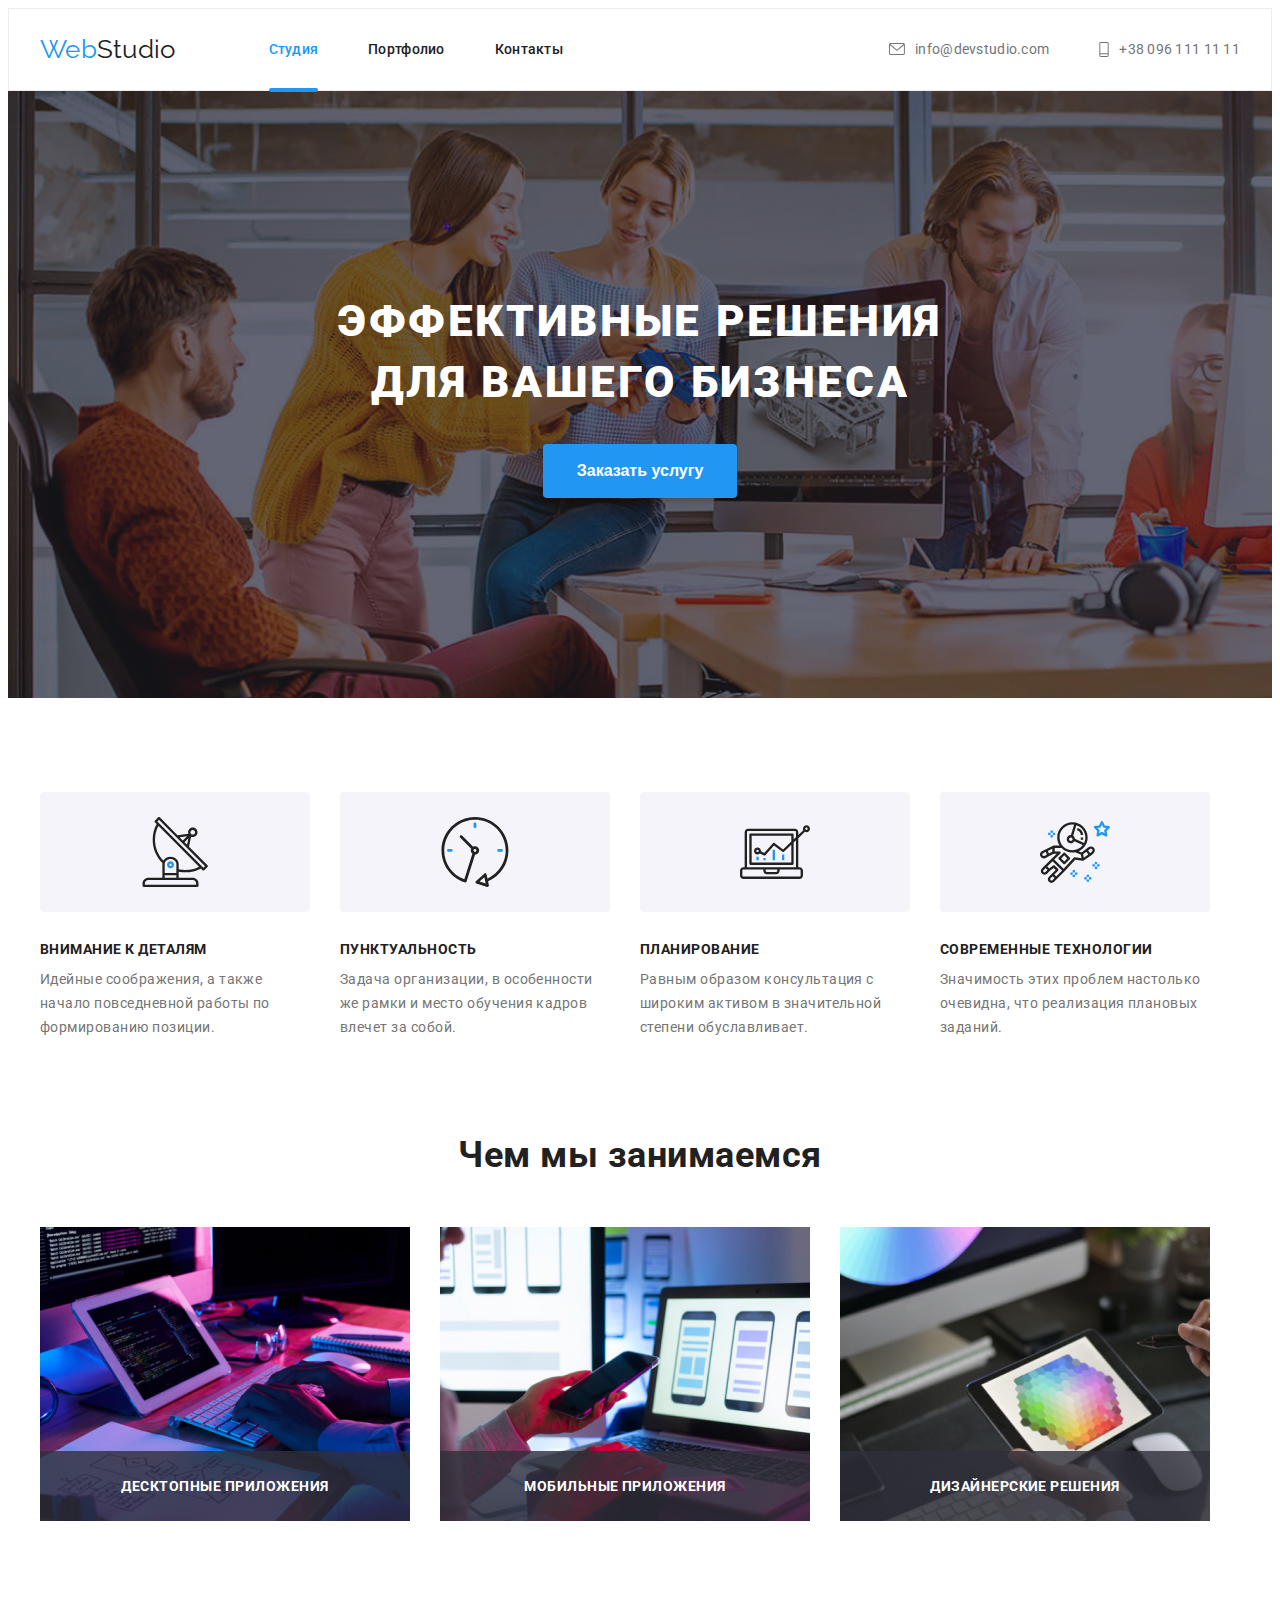
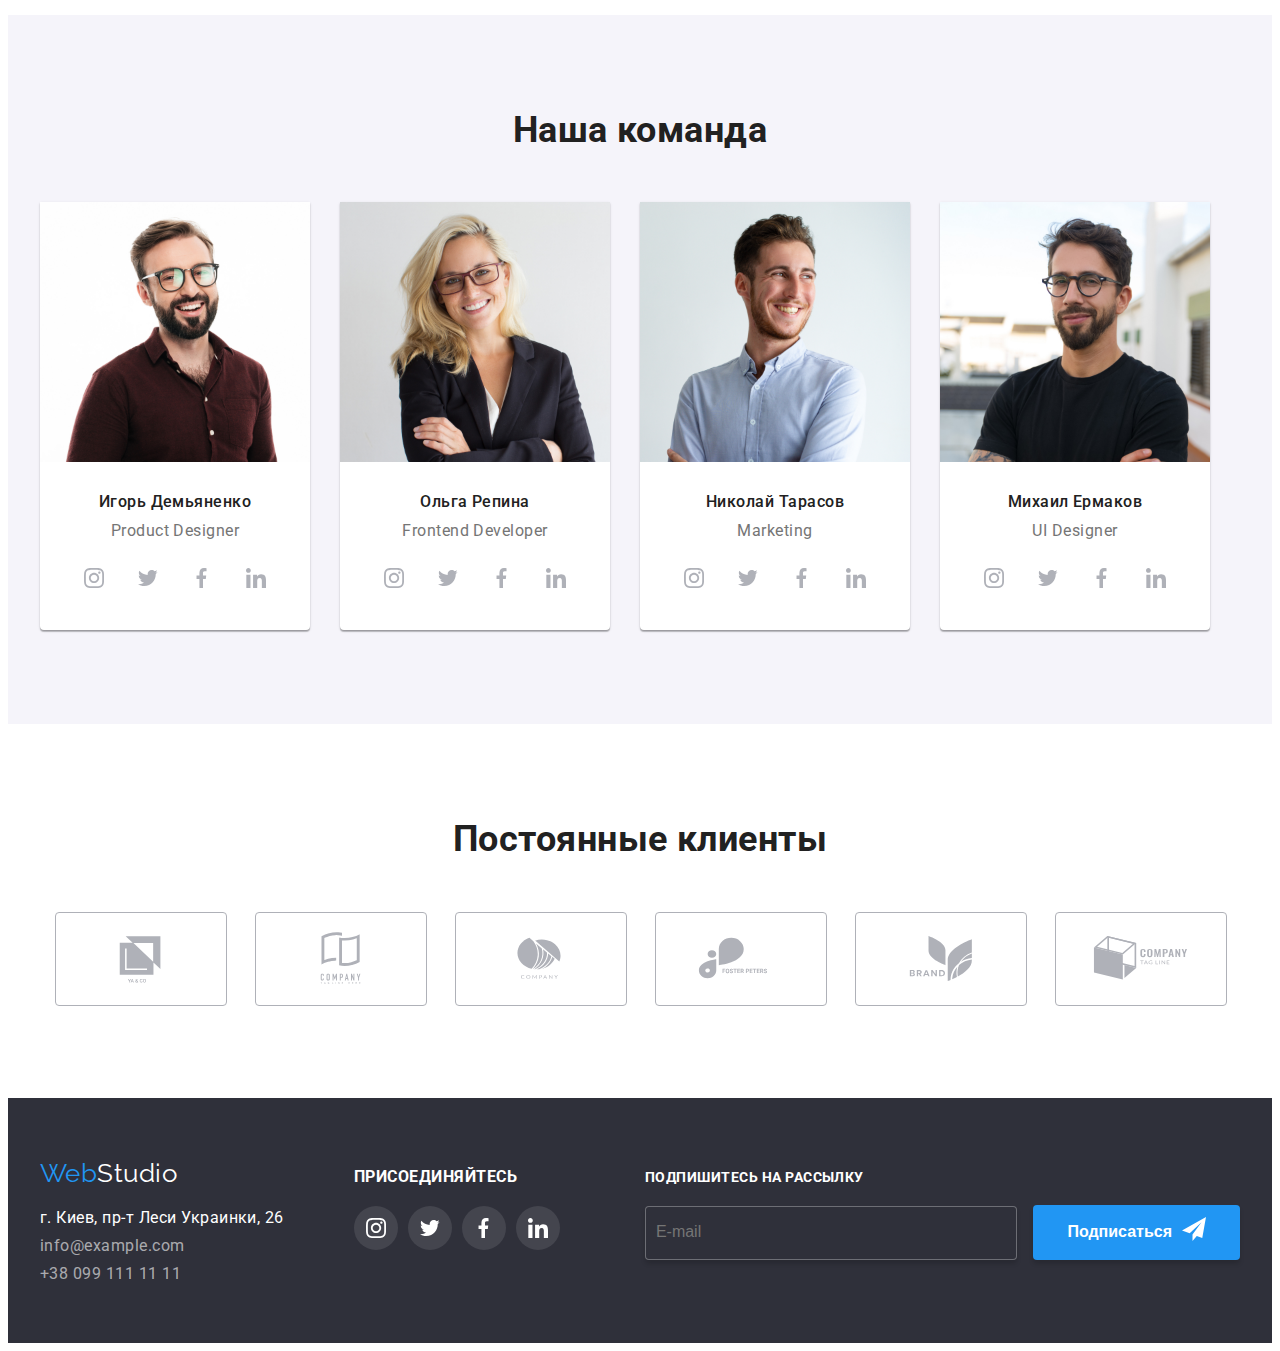
==== commit d0254ab9: "some-change" ====
--- a/index.html
+++ b/index.html
@@ -457,8 +457,10 @@
             </div>
 
             <form class="footer-form">
-                <p class="footer-form-title">Подпишитесь на рассылку</p>
-                <input type="email" name="user-email" class="footer-farm-email" placeholder="E-mail">
+                <label class="footer-foorm-label" >
+                    <p class="footer-form-title">Подпишитесь на рассылку</p>
+                    <input type="email" name="user-email" class="footer-farm-email" placeholder="E-mail">
+                </label>
                 <button type="submit" class="button footer-form-button">
                         Подписаться
                         <svg class="footer-farm-icon" width="24" height="24">
--- a/css/main.min.css
+++ b/css/main.min.css
@@ -1,2 +1,2 @@
-:root{--main-text-color: #212121;--second-text-color: #757575;--button-text-color: #2196f3;--icons-color: #afb1b8;--transition-link-time: 500ms;--transition-cubic: cubic-bezier(0.4, 0, 0.2, 1)}.visually-hidden{position:absolute;width:1px;height:1px;margin:-1px;border:0;padding:0;white-space:nowrap;clip-path:inset(100%);clip:rect(0 0 0 0);overflow:hidden}.container{width:1200px;padding-left:15px;padding-right:15px;margin:0 auto}body{color:var(--second-text-color);background-color:#fff;font-family:Roboto, sans-serif;letter-spacing:0.03em}h1,h2,h3,p{margin-top:0;margin-bottom:0;letter-spacing:3%}ul,ol{padding-left:0;margin-top:0;margin-bottom:0}.link{text-decoration:none}.list{list-style:none}img{display:block;width:100%}.webstudio-web{color:var(--button-text-color)}.backdrop{position:fixed;top:0;left:0;width:100vw;height:100vh;background-color:rgba(54,52,52,0.5);transition-duration:1000ms}.backdrop.is-hidden{opacity:0;visibility:hidden;pointer-events:none}.button{color:#fff;border-color:transparent;font-size:16px;font-weight:bold;line-height:1.9;cursor:pointer;box-shadow:0px 4px 4px rgba(0,0,0,0.15);border-radius:4px;padding:10px 32px;align-self:center;background-color:var(--button-text-color);transition:background-color var(--transition-link-time) var(--transition-cubic)}.button:hover,.button:focus{background-color:#188ce8;transition:background-color var(--transition-link-time) var(--transition-cubic)}.button.footer-form-button{display:inline-flex;justify-content:center}.footer-farm-icon{margin-left:10px;fill:#fff}.modal-form{display:flex;flex-direction:column;margin:40px}.modal-form-head{font-family:Roboto, sans-serif;font-weight:700;font-size:20px;line-height:1.2;letter-spacing:0.03em;color:#212121;margin-bottom:12px;align-self:center}.modal-form-field{margin-bottom:10px;font-size:12px;line-height:1.2}.modal-form-field:nth-child(5){margin-bottom:20px}.modal-form-input{width:100%;height:40px;border:1px solid rgba(33,33,33,0.2);border-radius:4px;padding-left:42px;margin-top:5px}.modal-form-input:focus{border-color:var(--button-text-color);outline:none}.modal-form-input:focus+.modal-form-icon{fill:var(--button-text-color)}.modal-form-input-wrapper{position:relative}.modal-form-icon{position:absolute;top:50%;transform:translateY(-50%);left:12px;display:block;width:18px;height:18px;fill:var(--main-text-color)}.modal-form-message{width:100%;margin-top:4px;height:120px;resize:none;padding:12px 16px;border:1px solid rgba(33,33,33,0.2);border-radius:4px}.modal-form-message:focus{border-color:var(--button-text-color);outline:none}.modal-form-checkbox-label{display:flex;align-items:center;margin-bottom:30px;font-size:14px;line-height:1.8;align-self:center}.modal-form-checkbox-label::before{display:block;content:"";width:16px;height:15px;border:2px solid #212121;border-radius:2px;cursor:pointer;margin-right:8px}.modal-form-checkbox:checked+.modal-form-checkbox-label::before{background-image:url(../images/icons/icon-check.svg);border:none}.modal-form-checkbox:focus+.modal-form-checkbox-label::before{outline:2px solid #2196f3;border:none}.modal-form-checkbox-link{color:var(--button-text-color)}.modal{position:absolute;top:50%;left:50%;transform:translate(-50%, -50%);width:528px;height:581px;background-color:#fff}.close-btn{position:absolute;display:flex;justify-content:center;align-items:center;width:30px;height:30px;border:1px solid black;background-color:transparent;border-radius:50%;right:8px;top:8px;cursor:pointer;padding:0}.close-btn-icon{transition:fill var(--transition-link-time) var(--transition-cubic)}.close-btn-icon:hover,.close-btn-icon:focus{fill:var(--button-text-color);transition:fill var(--transition-link-time) var(--transition-cubic)}.social-list{display:flex;margin:16px auto 0;justify-content:space-between}.social-list-link{display:flex;justify-content:center;align-items:center;width:44px;height:44px;border-radius:50%;transition:background-color var(--transition-link-time) var(--transition-cubic)}.social-list-link:not(:last-child){margin-right:10px}.social-list-link:hover,.social-list-link:focus{background-color:var(--button-text-color);transition:background-color var(--transition-link-time) var(--transition-cubic);transition:fill var(--transition-link-time) var(--transition-cubic)}.social-list-link:hover .social-list-icon,.social-list-link:focus .social-list-icon{fill:#ffffff;transition:fill var(--transition-link-time) var(--transition-cubic)}.social-list-icon{fill:var(--icons-color);transition:fill var(--transition-link-time) var(--transition-cubic)}.footer-social-list{display:flex;margin-top:20px}.footer-social-list-link{display:flex;justify-content:center;align-items:center;background-color:rgba(255,255,255,0.1);width:44px;height:44px;border-radius:50%;transition:background-color var(--transition-link-time) var(--transition-cubic)}.footer-social-list-link:hover,.footer-social-list-link:focus{background-color:var(--button-text-color);transition:background-color var(--transition-link-time) var(--transition-cubic)}.footer-social-list-item:not(:last-child){margin-right:10px}.footer-social-list-icon{fill:#ffffff}.section-title{color:var(--main-text-color);text-align:center;font-weight:bold;font-size:36px;line-height:1.2;margin-bottom:50px}.regular-costumer-title{font-family:Roboto, sans-serif;font-weight:700;font-size:36px;line-height:1.2;text-align:center;color:var(--main-text-color);margin-bottom:50px}.footer{background:#2f303a;padding-top:60px;padding-bottom:60px}.container-footer{display:flex;align-items:baseline}.container-footer-contact:not(:last-child){margin-right:70px}.footer-logo{color:#fff;font-family:Raleway, sans-serif;text-decoration:none;font-size:26px;display:block;margin-bottom:20px}.address{font-style:normal}.address li:not(:last-child){margin-bottom:9px}.address .link{font-family:Roboto, sans-serif;transition:color var(--transition-link-time) var(--transition-cubic)}.address .link:hover,.address .link:focus{color:var(--button-text-color);transition:color var(--transition-link-time) var(--transition-cubic)}.address-map{color:#fff}.address-mail,.address-tel{color:rgba(255,255,255,0.6)}.container-footer-social-invite{color:#ffffff;font-family:Roboto, sans-serif;font-weight:700;font-size:16px;line-height:1.2;text-transform:uppercase}.footer-form{margin-left:auto}.footer-form-title{text-transform:uppercase;color:#ffffff;font-size:14px;line-height:1.2;margin-bottom:20px}.footer-farm-email{height:50px;width:358px;padding-left:10px;margin-right:12px;background-color:#2f303a;border:1px solid rgba(255,255,255,0.3);border-radius:4px;box-shadow:0px 4px 4px rgba(0,0,0,0.15);color:#ffffff}.footer-farm-email::placeholder{font-size:16px;line-height:1.6;margin-right:12px}header{letter-spacing:0.02em;font-size:14px;line-height:1.2;border:1px solid #ececec}.nav{display:flex;align-items:center}.header-nav{display:flex;align-items:center}.header-nav li:not(:last-child){margin-right:50px}.container-header{display:flex}.header-logo{display:block;font-family:Raleway, sans-serif;color:var(--main-text-color);font-size:26px;align-items:center;margin-right:93px}.header-link{position:relative;display:block;font-weight:500;color:var(--main-text-color);padding-top:32px;padding-bottom:32px;transition:color var(--transition-link-time) var(--transition-cubic)}.header-link:hover,.header-link:focus{color:var(--button-text-color);transition:color var(--transition-link-time) var(--transition-cubic)}.header-link.current{color:var(--button-text-color)}.header-link.current.current::after{position:absolute;bottom:-2px;content:"";background-color:var(--button-text-color);display:block;width:100%;height:4px;border-radius:2px}.header-contact{display:flex;align-items:center;margin-left:auto}.header-contact li:not(:last-child){margin-right:50px}.header-contact-icon{margin-right:10px;fill:var(--second-text-color)}.header-tel,.header-mail{display:flex;align-items:center}header{letter-spacing:0.02em;font-size:14px;line-height:1.2;border:1px solid #ececec}.nav{display:flex;align-items:center}.header-nav{display:flex;align-items:center}.header-nav li:not(:last-child){margin-right:50px}.container-header{display:flex}.header-logo{display:block;font-family:Raleway, sans-serif;color:var(--main-text-color);font-size:26px;align-items:center;margin-right:93px}.header-link{position:relative;display:block;font-weight:500;color:var(--main-text-color);padding-top:32px;padding-bottom:32px;transition:color var(--transition-link-time) var(--transition-cubic)}.header-link:hover,.header-link:focus{color:var(--button-text-color);transition:color var(--transition-link-time) var(--transition-cubic)}.header-link.current{color:var(--button-text-color)}.header-link.current.current::after{position:absolute;bottom:-2px;content:"";background-color:var(--button-text-color);display:block;width:100%;height:4px;border-radius:2px}.header-contact{display:flex;align-items:center;margin-left:auto}.header-contact li:not(:last-child){margin-right:50px}.header-contact .link{color:var(--second-text-color)}.header-contact .link:hover,.header-contact .link:focus{color:var(--button-text-color);transition:color var(--transition-link-time) var(--transition-cubic)}.header-contact .link:hover .header-contact-icon,.header-contact .link:focus .header-contact-icon{fill:var(--button-text-color);transition:fill var(--transition-link-time) var(--transition-cubic)}.header-contact-icon{margin-right:10px;fill:var(--second-text-color)}.header-tel,.header-mail{display:flex;align-items:center}.header-contact .link{color:var(--second-text-color)}.header-contact .link:hover,.header-contact .link:focus{color:var(--button-text-color);transition:color var(--transition-link-time) var(--transition-cubic)}.header-contact .link:hover .header-contact-icon,.header-contact .link:focus .header-contact-icon{fill:var(--button-text-color);transition:fill var(--transition-link-time) var(--transition-cubic)}.hero{margin:0 auto;background-color:#2f303a;background-image:linear-gradient(rgba(47,48,58,0.4), rgba(47,48,58,0.4)),url(../images/hero/hero-image.jpg);background-size:cover;background-repeat:no-repeat;max-width:1600px}.container.container-hero{text-align:center;padding-top:200px;padding-bottom:200px}.hero-main-title{color:#fff;text-transform:uppercase;font-weight:900;font-size:44px;max-width:700px;line-height:1.4;letter-spacing:0.06em;margin:0 auto 30px}.section.description{padding-top:94px;padding-bottom:47px}.section-title.description{text-transform:uppercase;text-align:left;font-size:14px;line-height:1.14;margin-bottom:10px}.section-description-box{width:270px;height:120px;background-color:#f5f4fa;border-radius:4px;display:flex;justify-content:center;align-items:center;margin-bottom:30px}.section-description-list-icon{width:120px;height:100px;display:flex;justify-content:center;align-items:center;background-color:wheat}.section-list{display:flex}.section-list li{width:270px}.section-list li:not(:last-child){margin-right:30px}.section-list p{font-size:14px;line-height:1.7}.section.team{padding-top:94px;padding-bottom:94px;background:#f5f4fa}.section-members{display:flex}.section-members p{font-size:16px;font-weight:400;line-height:1.2;margin-top:0}.section-members-title{color:var(--main-text-color);font-weight:500;font-size:16px;line-height:1.2;margin-bottom:10px}.section-members-list{width:270px;background:#ffffff;border-radius:0px;box-shadow:0px 1px 3px rgba(0,0,0,0.12),0px 1px 1px rgba(0,0,0,0.14),0px 2px 1px rgba(0,0,0,0.2);border-radius:0px 0px 4px 4px}.section-members-list:not(:last-child){margin-right:30px}.team-content{text-align:center;padding:30px 32px}.button.secondary{color:var(--main-text-color);background-color:#f5f4fa;cursor:pointer;border-radius:4px;padding:6px 22px;transition:background-color var(--transition-link-time) var(--transition-cubic),color var(--transition-link-time) var(--transition-cubic),box-shadow var(--transition-link-time) var(--transition-cubic)}.button.secondary:hover,.button.secondary:focus{background-color:var(--button-text-color);color:#fff;box-shadow:0px 3px 1px rgba(0,0,0,0.1),0px 1px 2px rgba(0,0,0,0.08),0px 2px 2px rgba(0,0,0,0.12);transition:background-color var(--transition-link-time) var(--transition-cubic),color var(--transition-link-time) var(--transition-cubic),box-shadow var(--transition-link-time) var(--transition-cubic)}.section-filter{display:flex;justify-content:center;margin-bottom:50px}.section-filter li:not(:last-child){margin-right:8px}.section-offer{background:#fff;padding-top:94px;padding-bottom:94px}.section-element{display:flex;flex-wrap:wrap}.section-element li:nth-child(3n){margin-right:0}.section-element p{font-size:16px;line-height:1.9}.section-element-item{width:370px;margin-right:30px;width:calc((100% - 60px) / 3)}.section-element-item:nth-last-child(n+4){margin-bottom:30px}.section-element-title{color:var(--main-text-color);font-weight:bold;font-size:18px;line-height:2;margin-bottom:4px;letter-spacing:6%}.section-element-link{color:var(--second-text-color);display:block;transition:box-shadow var(--transition-link-time) var(--transition-cubic)}.section-element-link:hover,.section-element-link:focus{box-shadow:1px 4px 6px rgba(0,0,0,0.16),0px 4px 4px rgba(0,0,0,0.06),0px 1px 1px rgba(0,0,0,0.12);transition:box-shadow var(--transition-link-time) var(--transition-cubic)}.offer-content{padding:20px 24px;border-bottom:1px solid #eeeeee;border-right:1px solid #eeeeee;border-left:1px solid #eeeeee}.team-list-img-wrapped{position:relative;overflow:hidden}.overlay{position:absolute;top:0;left:0;background-color:rgba(33,150,243,0.9);color:#fff;height:100%;width:100%;font-family:Roboto, sans-serif;font-weight:400;font-style:18px;line-height:1.6;overflow:auto;padding:63px 24px;transform:translateY(100%);transition:transform var(--transition-link-time) var(--transition-cubic)}.section-element-item:hover .overlay,.section-element-item:focus .overlay{transform:translateY(0%);transition:transform var(--transition-link-time) var(--transition-cubic)}.regular-costumer{padding-bottom:94px;padding-top:94px}.regular-costumer-list{display:flex;justify-content:center;align-items:center}.regular-costumer-list-item:not(:last-child){margin-right:30px}.regular-costumer-list-item{width:170px;height:92px}.regular-costumer-list-icon{fill:var(--icons-color);transition:fill var(--transition-link-time) var(--transition-cubic)}.regular-costumer-list-link{display:flex;justify-content:center;align-items:center;width:100%;height:100%;border:1px solid #afb1b8;border-radius:4px;transition:border-color var(--transition-link-time) var(--transition-cubic)}.regular-costumer-list-link:hover,.regular-costumer-list-link:focus{border-color:var(--button-text-color);transition:border-color var(--transition-link-time) var(--transition-cubic)}.regular-costumer-list-link:hover .regular-costumer-list-icon,.regular-costumer-list-link:focus .regular-costumer-list-icon{fill:var(--button-text-color);transition:fill var(--transition-link-time) var(--transition-cubic)}.section.occupation{padding-top:47px;padding-bottom:94px}.occupation-images{display:flex}.occupation-images li{width:370px}.occupation-images li:not(:last-child){margin-right:30px}.occupation-image-item{position:relative}.occupation-image-box{position:absolute;display:flex;justify-content:center;align-items:center;width:100%;height:70px;bottom:0px;background-color:rgba(47,48,58,0.8)}.occupation-image-title{text-transform:uppercase;font-family:Roboto, sans-serif;font-weight:700;font-size:14px;line-height:1.2;color:#fff}
+:root{--main-text-color: #212121;--second-text-color: #757575;--button-text-color: #2196f3;--icons-color: #afb1b8;--transition-link-time: 500ms;--transition-cubic: cubic-bezier(0.4, 0, 0.2, 1)}.visually-hidden{position:absolute;width:1px;height:1px;margin:-1px;border:0;padding:0;white-space:nowrap;clip-path:inset(100%);clip:rect(0 0 0 0);overflow:hidden}.container{width:1200px;padding-left:15px;padding-right:15px;margin:0 auto}body{color:var(--second-text-color);background-color:#fff;font-family:Roboto, sans-serif;letter-spacing:0.03em}h1,h2,h3,p{margin-top:0;margin-bottom:0;letter-spacing:3%}ul,ol{padding-left:0;margin-top:0;margin-bottom:0}.link{text-decoration:none}.list{list-style:none}img{display:block;width:100%}.webstudio-web{color:var(--button-text-color)}.backdrop{position:fixed;top:0;left:0;width:100vw;height:100vh;background-color:rgba(54,52,52,0.5);transition-duration:1000ms}.backdrop.is-hidden{opacity:0;visibility:hidden;pointer-events:none}.button{color:#fff;border-color:transparent;font-size:16px;font-weight:bold;line-height:1.9;cursor:pointer;box-shadow:0px 4px 4px rgba(0,0,0,0.15);border-radius:4px;padding:10px 32px;align-self:center;background-color:var(--button-text-color);transition:background-color var(--transition-link-time) var(--transition-cubic)}.button:hover,.button:focus{background-color:#188ce8;transition:background-color var(--transition-link-time) var(--transition-cubic)}.button.footer-form-button{display:inline-flex;justify-content:center}.footer-farm-icon{margin-left:10px;fill:#fff}.modal-form{display:flex;flex-direction:column;padding:40px}.modal-form-head{font-family:Roboto, sans-serif;font-weight:700;font-size:20px;line-height:1.2;letter-spacing:0.03em;color:#212121;margin-bottom:12px;align-self:center}.modal-form-field{margin-bottom:10px;font-size:12px;line-height:1.2}.modal-form-field:nth-child(5){margin-bottom:20px}.modal-form-input{width:100%;height:40px;border:1px solid rgba(33,33,33,0.2);border-radius:4px;padding-left:42px;margin-top:5px}.modal-form-input:focus{border-color:var(--button-text-color);outline:none}.modal-form-input:focus+.modal-form-icon{fill:var(--button-text-color)}.modal-form-input-wrapper{position:relative}.modal-form-icon{position:absolute;top:50%;transform:translateY(-50%);left:12px;display:block;width:18px;height:18px;fill:var(--main-text-color)}.modal-form-message{width:100%;margin-top:4px;height:120px;resize:none;padding:12px 16px;border:1px solid rgba(33,33,33,0.2);border-radius:4px}.modal-form-message:focus{border-color:var(--button-text-color);outline:none}.modal-form-checkbox-label{display:flex;align-items:center;margin-bottom:30px;font-size:14px;line-height:1.8;align-self:center}.modal-form-checkbox-label::before{display:block;content:"";width:16px;height:15px;border:2px solid #212121;border-radius:2px;cursor:pointer;margin-right:8px}.modal-form-checkbox:checked+.modal-form-checkbox-label::before{background-image:url(../images/icons/icon-check.svg);border:none}.modal-form-checkbox:focus+.modal-form-checkbox-label::before{outline:2px solid #2196f3;border:none}.modal-form-checkbox-link{color:var(--button-text-color)}.modal{position:absolute;top:50%;left:50%;transform:translate(-50%, -50%);width:528px;height:581px;background-color:#fff}.close-btn{position:absolute;display:flex;justify-content:center;align-items:center;width:30px;height:30px;border:1px solid black;background-color:transparent;border-radius:50%;right:8px;top:8px;cursor:pointer;padding:0}.close-btn-icon{transition:fill var(--transition-link-time) var(--transition-cubic)}.close-btn-icon:hover,.close-btn-icon:focus{fill:var(--button-text-color);transition:fill var(--transition-link-time) var(--transition-cubic)}.social-list{display:flex;margin:16px auto 0;justify-content:space-between}.social-list-link{display:flex;justify-content:center;align-items:center;width:44px;height:44px;border-radius:50%;transition:background-color var(--transition-link-time) var(--transition-cubic)}.social-list-link:not(:last-child){margin-right:10px}.social-list-link:hover,.social-list-link:focus{background-color:var(--button-text-color);transition:background-color var(--transition-link-time) var(--transition-cubic);transition:fill var(--transition-link-time) var(--transition-cubic)}.social-list-link:hover .social-list-icon,.social-list-link:focus .social-list-icon{fill:#ffffff;transition:fill var(--transition-link-time) var(--transition-cubic)}.social-list-icon{fill:var(--icons-color);transition:fill var(--transition-link-time) var(--transition-cubic)}.footer-social-list{display:flex;margin-top:20px}.footer-social-list-link{display:flex;justify-content:center;align-items:center;background-color:rgba(255,255,255,0.1);width:44px;height:44px;border-radius:50%;transition:background-color var(--transition-link-time) var(--transition-cubic)}.footer-social-list-link:hover,.footer-social-list-link:focus{background-color:var(--button-text-color);transition:background-color var(--transition-link-time) var(--transition-cubic)}.footer-social-list-item:not(:last-child){margin-right:10px}.footer-social-list-icon{fill:#ffffff}.section-title{color:var(--main-text-color);text-align:center;font-weight:bold;font-size:36px;line-height:1.2;margin-bottom:50px}.regular-costumer-title{font-family:Roboto, sans-serif;font-weight:700;font-size:36px;line-height:1.2;text-align:center;color:var(--main-text-color);margin-bottom:50px}.footer{background:#2f303a;padding-top:60px;padding-bottom:60px}.container-footer{display:flex;align-items:baseline}.container-footer-contact:not(:last-child){margin-right:70px}.footer-logo{color:#fff;font-family:Raleway, sans-serif;text-decoration:none;font-size:26px;display:block;margin-bottom:20px}.address{font-style:normal}.address li:not(:last-child){margin-bottom:9px}.address .link{font-family:Roboto, sans-serif;transition:color var(--transition-link-time) var(--transition-cubic)}.address .link:hover,.address .link:focus{color:var(--button-text-color);transition:color var(--transition-link-time) var(--transition-cubic)}.address-map{color:#fff}.address-mail,.address-tel{color:rgba(255,255,255,0.6)}.container-footer-social-invite{color:#ffffff;font-family:Roboto, sans-serif;font-weight:700;font-size:16px;line-height:1.2;text-transform:uppercase}.footer-form{margin-left:auto}.footer-form-title{text-transform:uppercase;color:#ffffff;font-size:14px;font-weight:700;line-height:1.2;margin-bottom:20px}.footer-farm-email{height:50px;width:358px;padding-left:10px;margin-right:12px;background-color:#2f303a;border:1px solid rgba(255,255,255,0.3);border-radius:4px;box-shadow:0px 4px 4px rgba(0,0,0,0.15);color:#ffffff}.footer-farm-email::placeholder{font-size:16px;line-height:1.6;margin-right:12px}header{letter-spacing:0.02em;font-size:14px;line-height:1.2;border:1px solid #ececec}.nav{display:flex;align-items:center}.header-nav{display:flex;align-items:center}.header-nav li:not(:last-child){margin-right:50px}.container-header{display:flex}.header-logo{display:block;font-family:Raleway, sans-serif;color:var(--main-text-color);font-size:26px;align-items:center;margin-right:93px}.header-link{position:relative;display:block;font-weight:500;color:var(--main-text-color);padding-top:32px;padding-bottom:32px;transition:color var(--transition-link-time) var(--transition-cubic)}.header-link:hover,.header-link:focus{color:var(--button-text-color);transition:color var(--transition-link-time) var(--transition-cubic)}.header-link.current{color:var(--button-text-color)}.header-link.current.current::after{position:absolute;bottom:-2px;content:"";background-color:var(--button-text-color);display:block;width:100%;height:4px;border-radius:2px}.header-contact{display:flex;align-items:center;margin-left:auto}.header-contact li:not(:last-child){margin-right:50px}.header-contact-icon{margin-right:10px;fill:var(--second-text-color)}.header-tel,.header-mail{display:flex;align-items:center}header{letter-spacing:0.02em;font-size:14px;line-height:1.2;border:1px solid #ececec}.nav{display:flex;align-items:center}.header-nav{display:flex;align-items:center}.header-nav li:not(:last-child){margin-right:50px}.container-header{display:flex}.header-logo{display:block;font-family:Raleway, sans-serif;color:var(--main-text-color);font-size:26px;align-items:center;margin-right:93px}.header-link{position:relative;display:block;font-weight:500;color:var(--main-text-color);padding-top:32px;padding-bottom:32px;transition:color var(--transition-link-time) var(--transition-cubic)}.header-link:hover,.header-link:focus{color:var(--button-text-color);transition:color var(--transition-link-time) var(--transition-cubic)}.header-link.current{color:var(--button-text-color)}.header-link.current.current::after{position:absolute;bottom:-2px;content:"";background-color:var(--button-text-color);display:block;width:100%;height:4px;border-radius:2px}.header-contact{display:flex;align-items:center;margin-left:auto}.header-contact li:not(:last-child){margin-right:50px}.header-contact .link{color:var(--second-text-color)}.header-contact .link:hover,.header-contact .link:focus{color:var(--button-text-color);transition:color var(--transition-link-time) var(--transition-cubic)}.header-contact .link:hover .header-contact-icon,.header-contact .link:focus .header-contact-icon{fill:var(--button-text-color);transition:fill var(--transition-link-time) var(--transition-cubic)}.header-contact-icon{margin-right:10px;fill:var(--second-text-color)}.header-tel,.header-mail{display:flex;align-items:center}.header-contact .link{color:var(--second-text-color)}.header-contact .link:hover,.header-contact .link:focus{color:var(--button-text-color);transition:color var(--transition-link-time) var(--transition-cubic)}.header-contact .link:hover .header-contact-icon,.header-contact .link:focus .header-contact-icon{fill:var(--button-text-color);transition:fill var(--transition-link-time) var(--transition-cubic)}.hero{margin:0 auto;background-color:#2f303a;background-image:linear-gradient(rgba(47,48,58,0.4), rgba(47,48,58,0.4)),url(../images/hero/hero-image.jpg);background-size:cover;background-repeat:no-repeat;max-width:1600px}.container.container-hero{text-align:center;padding-top:200px;padding-bottom:200px}.hero-main-title{color:#fff;text-transform:uppercase;font-weight:900;font-size:44px;max-width:700px;line-height:1.4;letter-spacing:0.06em;margin:0 auto 30px}.section.description{padding-top:94px;padding-bottom:47px}.section-title.description{text-transform:uppercase;text-align:left;font-size:14px;line-height:1.14;margin-bottom:10px}.section-description-box{width:270px;height:120px;background-color:#f5f4fa;border-radius:4px;display:flex;justify-content:center;align-items:center;margin-bottom:30px}.section-description-list-icon{width:120px;height:100px;display:flex;justify-content:center;align-items:center;background-color:wheat}.section-list{display:flex}.section-list li{width:270px}.section-list li:not(:last-child){margin-right:30px}.section-list p{font-size:14px;line-height:1.7}.section.team{padding-top:94px;padding-bottom:94px;background:#f5f4fa}.section-members{display:flex}.section-members p{font-size:16px;font-weight:400;line-height:1.2;margin-top:0}.section-members-title{color:var(--main-text-color);font-weight:500;font-size:16px;line-height:1.2;margin-bottom:10px}.section-members-list{width:270px;background:#ffffff;border-radius:0px;box-shadow:0px 1px 3px rgba(0,0,0,0.12),0px 1px 1px rgba(0,0,0,0.14),0px 2px 1px rgba(0,0,0,0.2);border-radius:0px 0px 4px 4px}.section-members-list:not(:last-child){margin-right:30px}.team-content{text-align:center;padding:30px 32px}.button.secondary{color:var(--main-text-color);background-color:#f5f4fa;cursor:pointer;border-radius:4px;padding:6px 22px;transition:background-color var(--transition-link-time) var(--transition-cubic),color var(--transition-link-time) var(--transition-cubic),box-shadow var(--transition-link-time) var(--transition-cubic)}.button.secondary:hover,.button.secondary:focus{background-color:var(--button-text-color);color:#fff;box-shadow:0px 3px 1px rgba(0,0,0,0.1),0px 1px 2px rgba(0,0,0,0.08),0px 2px 2px rgba(0,0,0,0.12);transition:background-color var(--transition-link-time) var(--transition-cubic),color var(--transition-link-time) var(--transition-cubic),box-shadow var(--transition-link-time) var(--transition-cubic)}.section-filter{display:flex;justify-content:center;margin-bottom:50px}.section-filter li:not(:last-child){margin-right:8px}.section-offer{background:#fff;padding-top:94px;padding-bottom:94px}.section-element{display:flex;flex-wrap:wrap}.section-element li:nth-child(3n){margin-right:0}.section-element p{font-size:16px;line-height:1.9}.section-element-item{width:370px;margin-right:30px;width:calc((100% - 60px) / 3)}.section-element-item:nth-last-child(n+4){margin-bottom:30px}.section-element-title{color:var(--main-text-color);font-weight:bold;font-size:18px;line-height:2;margin-bottom:4px;letter-spacing:6%}.section-element-link{color:var(--second-text-color);display:block;transition:box-shadow var(--transition-link-time) var(--transition-cubic)}.section-element-link:hover,.section-element-link:focus{box-shadow:1px 4px 6px rgba(0,0,0,0.16),0px 4px 4px rgba(0,0,0,0.06),0px 1px 1px rgba(0,0,0,0.12);transition:box-shadow var(--transition-link-time) var(--transition-cubic)}.offer-content{padding:20px 24px;border-bottom:1px solid #eeeeee;border-right:1px solid #eeeeee;border-left:1px solid #eeeeee}.team-list-img-wrapped{position:relative;overflow:hidden}.overlay{position:absolute;top:0;left:0;background-color:rgba(33,150,243,0.9);color:#fff;height:100%;width:100%;font-family:Roboto, sans-serif;font-weight:400;font-style:18px;line-height:1.6;overflow:auto;padding:63px 24px;transform:translateY(100%);transition:transform var(--transition-link-time) var(--transition-cubic)}.section-element-item:hover .overlay,.section-element-item:focus .overlay{transform:translateY(0%);transition:transform var(--transition-link-time) var(--transition-cubic)}.regular-costumer{padding-bottom:94px;padding-top:94px}.regular-costumer-list{display:flex;justify-content:center;align-items:center}.regular-costumer-list-item:not(:last-child){margin-right:30px}.regular-costumer-list-item{width:170px;height:92px}.regular-costumer-list-icon{fill:var(--icons-color);transition:fill var(--transition-link-time) var(--transition-cubic)}.regular-costumer-list-link{display:flex;justify-content:center;align-items:center;width:100%;height:100%;border:1px solid #afb1b8;border-radius:4px;transition:border-color var(--transition-link-time) var(--transition-cubic)}.regular-costumer-list-link:hover,.regular-costumer-list-link:focus{border-color:var(--button-text-color);transition:border-color var(--transition-link-time) var(--transition-cubic)}.regular-costumer-list-link:hover .regular-costumer-list-icon,.regular-costumer-list-link:focus .regular-costumer-list-icon{fill:var(--button-text-color);transition:fill var(--transition-link-time) var(--transition-cubic)}.section.occupation{padding-top:47px;padding-bottom:94px}.occupation-images{display:flex}.occupation-images li{width:370px}.occupation-images li:not(:last-child){margin-right:30px}.occupation-image-item{position:relative}.occupation-image-box{position:absolute;display:flex;justify-content:center;align-items:center;width:100%;height:70px;bottom:0px;background-color:rgba(47,48,58,0.8)}.occupation-image-title{text-transform:uppercase;font-family:Roboto, sans-serif;font-weight:700;font-size:14px;line-height:1.2;color:#fff}
 /*# sourceMappingURL=main.min.css.map */